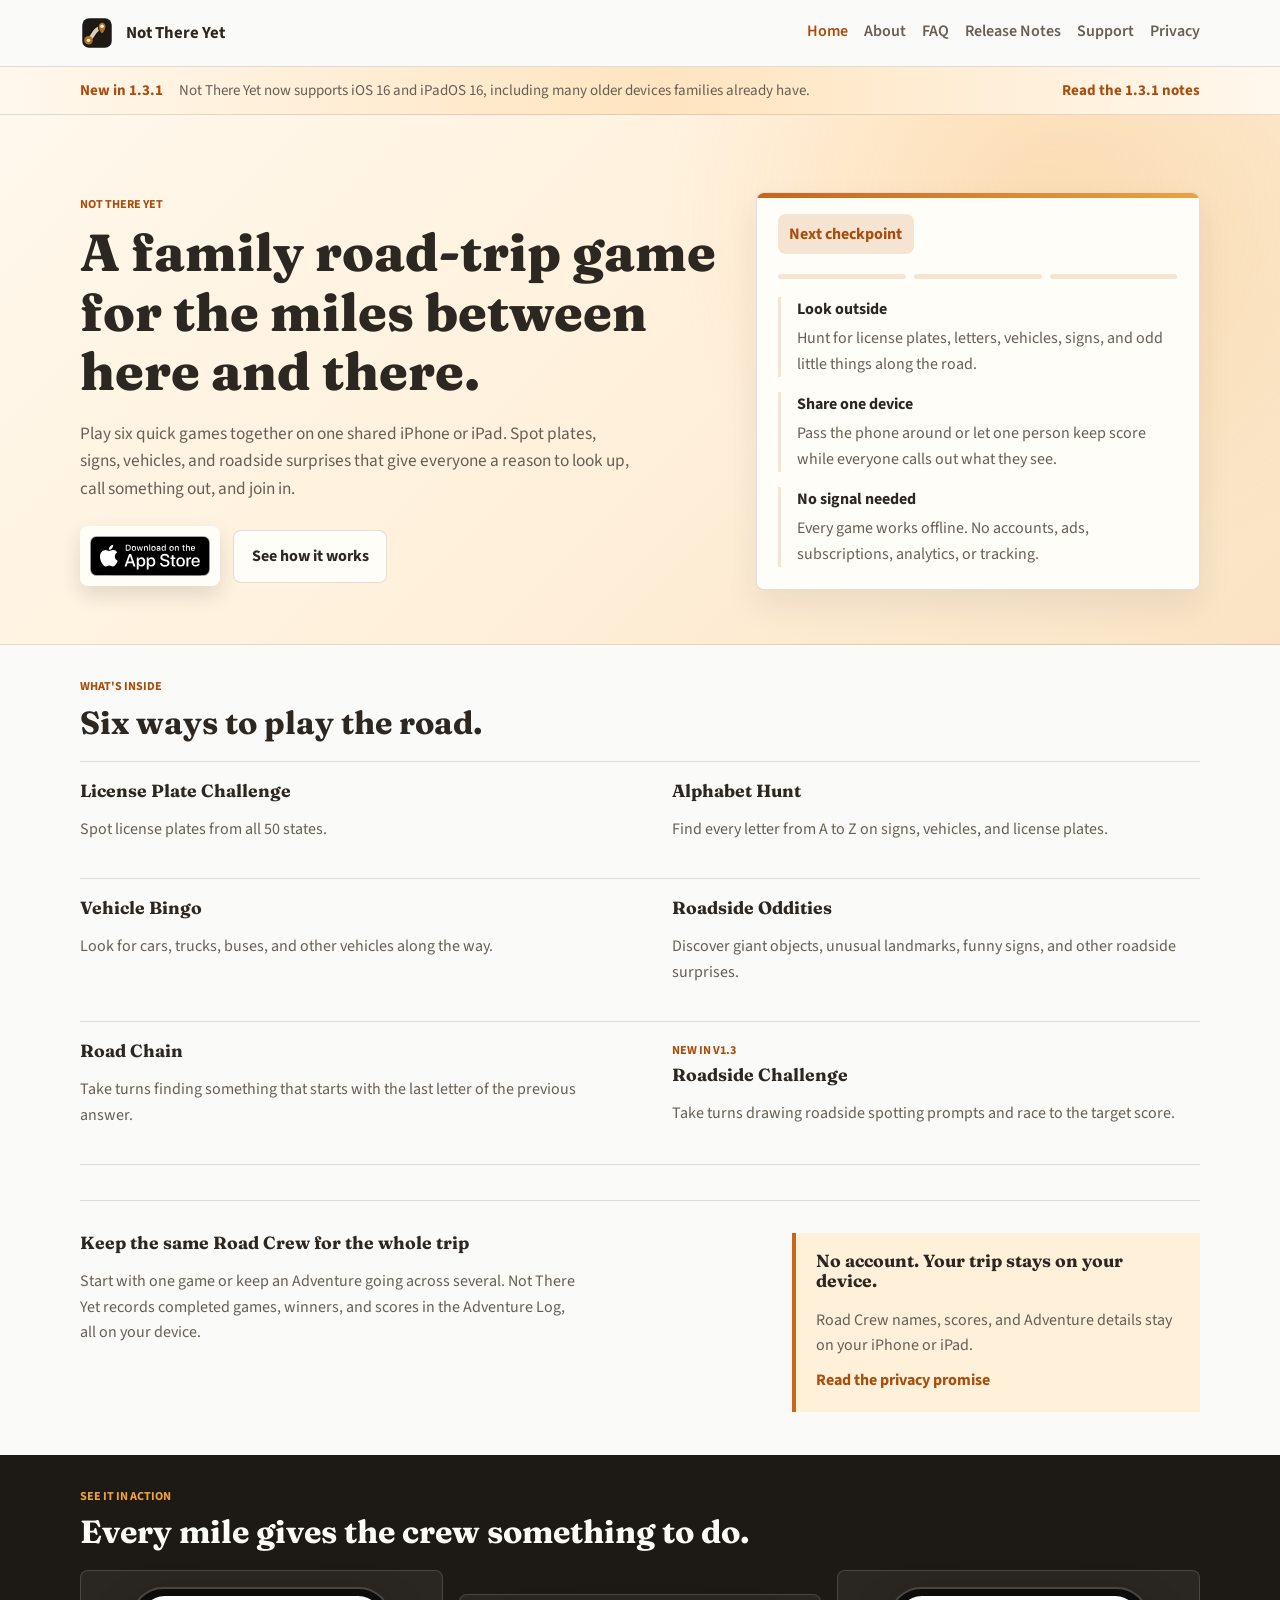
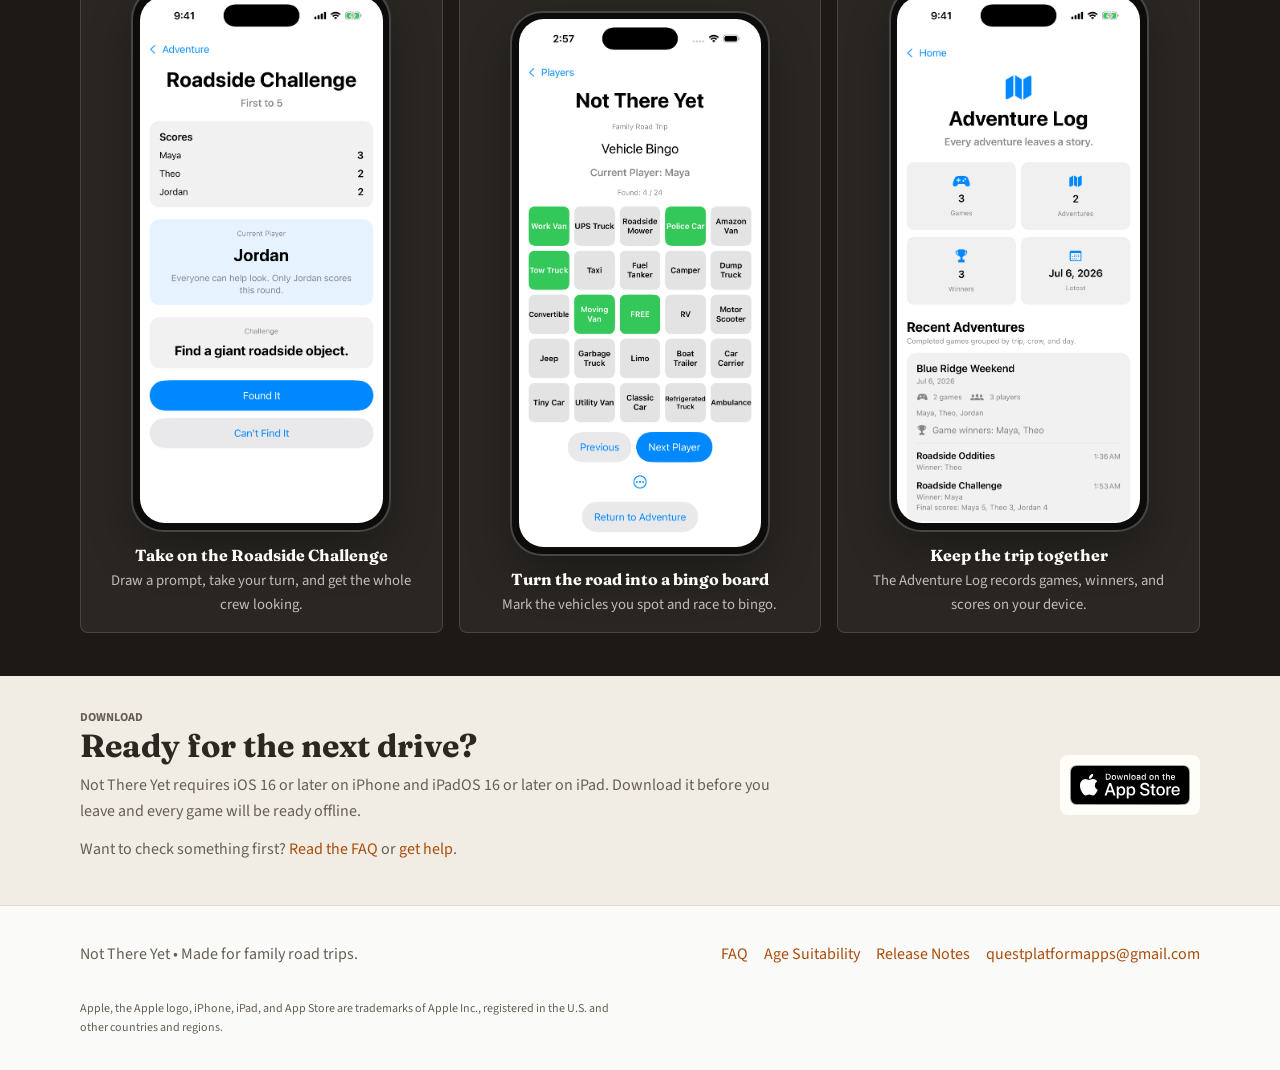
==== index.html @ 5a8ad0cb "Refine website copy, layout, and accessibility" ====
<!doctype html>
<html lang="en">
  <head>
    <meta charset="utf-8" />
    <meta name="viewport" content="width=device-width, initial-scale=1" />
    <meta
      name="description"
      content="Six family road-trip games on one shared iPhone or iPad. Works offline, with no account, ads, subscriptions, analytics, or tracking."
    />
    <meta property="og:type" content="website" />
    <meta property="og:url" content="https://savioronezero.github.io/not-there-yet-site/" />
    <meta property="og:title" content="Not There Yet — Six Family Road-Trip Games" />
    <meta
      property="og:description"
      content="Six family road-trip games on one shared iPhone or iPad. Works offline, with no account, ads, subscriptions, analytics, or tracking."
    />
    <meta
      property="og:image"
      content="https://savioronezero.github.io/not-there-yet-site/assets/screenshots/roadside-challenge.png"
    />
    <meta property="og:image:alt" content="Roadside Challenge in Not There Yet" />
    <title>Not There Yet — Six Family Road-Trip Games</title>
    <link rel="icon" href="assets/not-there-yet-mark.svg" type="image/svg+xml" />
    <link rel="stylesheet" href="styles.css" />
  </head>
  <body>
    <a class="skip-link" href="#main-content">Skip to content</a>

    <header class="site-header">
      <div class="container nav-bar">
        <a class="brand" href="index.html" aria-label="Not There Yet home">
          <img src="assets/not-there-yet-mark.svg" alt="" />
          <span>Not There Yet</span>
        </a>
        <nav class="site-nav" aria-label="Primary">
          <a href="index.html" class="active" aria-current="page">Home</a>
          <a href="about.html">About</a>
          <a href="faq.html">FAQ</a>
          <a class="nav-release" href="release-notes.html">Release Notes</a>
          <a href="support.html">Support</a>
          <a href="privacy.html">Privacy</a>
        </nav>
      </div>
    </header>

    <main id="main-content">
      <aside class="release-callout" aria-label="What's new in version 1.3.1">
        <div class="container release-callout-row">
          <strong>New in 1.3.1</strong>
          <span>
            Not There Yet now supports iOS 16 and iPadOS 16, including many older devices families already have.
          </span>
          <a href="release-notes.html">Read the 1.3.1 notes</a>
        </div>
      </aside>

      <section class="hero">
        <div class="container hero-grid">
          <div class="hero-copy">
            <p class="eyebrow">Not There Yet</p>
            <h1>A family road-trip game for the miles between here and there.</h1>
            <p class="lead">
              Play six quick games together on one shared iPhone or iPad. Spot plates, signs, vehicles, and roadside
              surprises that give everyone a reason to look up, call something out, and join in.
            </p>
            <div class="hero-actions">
              <a
                class="app-store-badge hero-store-badge"
                href="https://apps.apple.com/us/app/not-there-yet/id6781812383"
                aria-label="Download Not There Yet on the App Store"
              >
                <img src="assets/download-on-the-app-store.svg" alt="Download on the App Store" />
              </a>
              <a class="button secondary" href="about.html">See how it works</a>
            </div>
          </div>
          <div class="hero-card trip-card" aria-label="Not There Yet game overview">
            <div class="card-pill">Next checkpoint</div>
            <div class="route-line" aria-hidden="true">
              <span></span>
              <span></span>
              <span></span>
            </div>
            <ul class="feature-list">
              <li>
                <strong>Look outside</strong>
                <span>Hunt for license plates, letters, vehicles, signs, and odd little things along the road.</span>
              </li>
              <li>
                <strong>Share one device</strong>
                <span>Pass the phone around or let one person keep score while everyone calls out what they see.</span>
              </li>
              <li>
                <strong>No signal needed</strong>
                <span>Every game works offline. No accounts, ads, subscriptions, analytics, or tracking.</span>
              </li>
            </ul>
          </div>
        </div>
      </section>

      <section class="section">
        <div class="container">
          <div class="section-heading">
            <p class="eyebrow">What's inside</p>
            <h2>Six ways to play the road.</h2>
          </div>
          <div class="card-grid three-up game-grid">
            <article class="info-card">
              <h3>License Plate Challenge</h3>
              <p>Spot license plates from all 50 states.</p>
            </article>
            <article class="info-card">
              <h3>Alphabet Hunt</h3>
              <p>Find every letter from A to Z on signs, vehicles, and license plates.</p>
            </article>
            <article class="info-card">
              <h3>Vehicle Bingo</h3>
              <p>Look for cars, trucks, buses, and other vehicles along the way.</p>
            </article>
            <article class="info-card">
              <h3>Roadside Oddities</h3>
              <p>Discover giant objects, unusual landmarks, funny signs, and other roadside surprises.</p>
            </article>
            <article class="info-card">
              <h3>Road Chain</h3>
              <p>Take turns finding something that starts with the last letter of the previous answer.</p>
            </article>
            <article class="info-card challenge-card">
              <p class="card-kicker">New in v1.3</p>
              <h3>Roadside Challenge</h3>
              <p>Take turns drawing roadside spotting prompts and race to the target score.</p>
            </article>
          </div>
          <div class="supporting-grid">
            <article class="story-block">
              <h3>Keep the same Road Crew for the whole trip</h3>
              <p>
                Start with one game or keep an Adventure going across several. Not There Yet records completed games,
                winners, and scores in the Adventure Log, all on your device.
              </p>
            </article>
            <article class="privacy-promise">
              <h3>No account. Your trip stays on your device.</h3>
              <p>Road Crew names, scores, and Adventure details stay on your iPhone or iPad.</p>
              <a href="privacy.html">Read the privacy promise</a>
            </article>
          </div>
        </div>
      </section>

      <section class="section screenshot-section" aria-labelledby="screenshots-heading">
        <div class="container">
          <div class="section-heading screenshot-heading">
            <p class="eyebrow">See it in action</p>
            <h2 id="screenshots-heading">Every mile gives the crew something to do.</h2>
          </div>
          <div class="screenshot-grid">
            <figure class="screenshot-card">
              <div class="device-frame">
                <img
                  src="assets/screenshots/roadside-challenge.png"
                  alt="Roadside Challenge gameplay showing a prompt, current player, and scores"
                  loading="lazy"
                />
              </div>
              <figcaption>
                <strong>Take on the Roadside Challenge</strong>
                <span>Draw a prompt, take your turn, and get the whole crew looking.</span>
              </figcaption>
            </figure>
            <figure class="screenshot-card">
              <div class="device-frame">
                <img
                  src="assets/screenshots/vehicle-bingo.png"
                  alt="Vehicle Bingo gameplay showing a grid of vehicles spotted during an Adventure"
                  loading="lazy"
                />
              </div>
              <figcaption>
                <strong>Turn the road into a bingo board</strong>
                <span>Mark the vehicles you spot and race to bingo.</span>
              </figcaption>
            </figure>
            <figure class="screenshot-card">
              <div class="device-frame">
                <img
                  src="assets/screenshots/adventure-log.png"
                  alt="Adventure Log showing completed road-trip games, winners, and scores"
                  loading="lazy"
                />
              </div>
              <figcaption>
                <strong>Keep the trip together</strong>
                <span>The Adventure Log records games, winners, and scores on your device.</span>
              </figcaption>
            </figure>
          </div>
        </div>
      </section>

      <section id="app-store" class="section alt-section">
        <div class="container closing-section">
          <div>
            <p class="eyebrow">Download</p>
            <h2>Ready for the next drive?</h2>
            <p>
              Not There Yet requires iOS 16 or later on iPhone and iPadOS 16 or later on iPad. Download it before you
              leave and every game will be ready offline.
            </p>
            <p class="closing-help">Want to check something first? <a href="faq.html">Read the FAQ</a> or <a href="support.html">get help</a>.</p>
          </div>
          <a
            class="app-store-badge closing-store-badge"
            href="https://apps.apple.com/us/app/not-there-yet/id6781812383"
            aria-label="Download Not There Yet on the App Store"
          >
            <img src="assets/download-on-the-app-store.svg" alt="Download on the App Store" />
          </a>
        </div>
      </section>
    </main>

    <footer class="site-footer">
      <div class="container footer-row">
        <p>Not There Yet • Made for family road trips.</p>
        <div class="footer-links">
          <a href="faq.html">FAQ</a>
          <a href="age-suitability.html">Age Suitability</a>
          <a href="release-notes.html">Release Notes</a>
          <a href="mailto:questplatformapps@gmail.com">questplatformapps@gmail.com</a>
        </div>
        <p class="legal-note">
          Apple, the Apple logo, iPhone, iPad, and App Store are trademarks of Apple Inc., registered in the U.S. and
          other countries and regions.
        </p>
      </div>
    </footer>
  </body>
</html>
---- styles.css ----
@font-face {
  font-family: "Fraunces";
  src: url("assets/fonts/fraunces-700.ttf") format("truetype");
  font-weight: 700;
  font-style: normal;
  font-display: swap;
}

@font-face {
  font-family: "Fraunces";
  src: url("assets/fonts/fraunces-800.ttf") format("truetype");
  font-weight: 800;
  font-style: normal;
  font-display: swap;
}

@font-face {
  font-family: "Source Sans 3";
  src: url("assets/fonts/source-sans-3-400.ttf") format("truetype");
  font-weight: 400;
  font-style: normal;
  font-display: swap;
}

@font-face {
  font-family: "Source Sans 3";
  src: url("assets/fonts/source-sans-3-600.ttf") format("truetype");
  font-weight: 600;
  font-style: normal;
  font-display: swap;
}

@font-face {
  font-family: "Source Sans 3";
  src: url("assets/fonts/source-sans-3-700.ttf") format("truetype");
  font-weight: 700;
  font-style: normal;
  font-display: swap;
}

:root {
  --bg: #fafaf8;
  --surface: #fffdf8;
  --surface-alt: #f2ede4;
  --surface-warm: #fff0da;
  --text: #2c2721;
  --muted: #665f55;
  --deep: #1d1a16;
  --accent: #c8661a;
  --accent-strong: #a94d0d;
  --accent-deep: #843807;
  --accent-light: #eea23d;
  --accent-soft: rgba(200, 102, 26, 0.17);
  --border: rgba(44, 39, 33, 0.14);
  --shadow: 0 16px 34px rgba(44, 39, 33, 0.08);
  --radius: 8px;
}

* {
  box-sizing: border-box;
}

html {
  scroll-behavior: smooth;
}

body {
  margin: 0;
  font-family: "Source Sans 3", sans-serif;
  color: var(--text);
  background: var(--bg);
  line-height: 1.6;
}

a {
  color: var(--accent-strong);
  text-decoration: none;
}

a:hover,
a:focus-visible {
  text-decoration: underline;
}

:focus-visible {
  outline: 3px solid var(--accent-deep);
  outline-offset: 3px;
}

img {
  max-width: 100%;
  display: block;
}

.skip-link {
  position: absolute;
  left: -9999px;
  top: 0;
  background: var(--text);
  color: var(--bg);
  padding: 0.75rem 1rem;
  z-index: 100;
}

.skip-link:focus {
  left: 1rem;
  top: 1rem;
}

.container {
  width: min(1120px, calc(100% - 2rem));
  margin: 0 auto;
}

.site-header {
  position: sticky;
  top: 0;
  z-index: 10;
  backdrop-filter: blur(16px);
  background: rgba(250, 250, 248, 0.9);
  border-bottom: 1px solid var(--border);
}

.nav-bar {
  display: flex;
  justify-content: space-between;
  align-items: center;
  padding: 1rem 0;
  gap: 1rem;
}

.brand {
  display: inline-flex;
  align-items: center;
  gap: 0.75rem;
  font-weight: 700;
  font-size: 1.05rem;
  color: var(--text);
  text-decoration: none;
}

.brand img {
  width: 34px;
  height: 34px;
}

.site-nav {
  display: flex;
  flex-wrap: wrap;
  gap: 0.75rem 1rem;
}

.site-nav a {
  display: inline-flex;
  align-items: center;
  min-height: 24px;
  color: var(--muted);
  font-weight: 600;
  padding-bottom: 0.18rem;
}

.site-nav a.active,
.site-nav a:hover,
.site-nav a:focus-visible {
  color: var(--accent-strong);
  text-decoration: none;
}

.hero {
  padding: 4.8rem 0 3.4rem;
  overflow: hidden;
  background:
    radial-gradient(circle at 82% 18%, rgba(244, 163, 64, 0.24), transparent 34%),
    linear-gradient(135deg, #fff8ec 0%, var(--surface-warm) 54%, #f9e3c4 100%);
  border-bottom: 1px solid var(--border);
}

.release-callout {
  border-bottom: 1px solid var(--border);
  background: linear-gradient(90deg, #fff8ed, #ffe4bf 52%, #fff8ed);
}

.release-callout-row {
  display: flex;
  align-items: center;
  gap: 0.7rem 1rem;
  padding-top: 0.72rem;
  padding-bottom: 0.72rem;
  font-size: 0.94rem;
}

.release-callout-row strong {
  flex: 0 0 auto;
  color: var(--accent-strong);
}

.release-callout-row span {
  flex: 1;
  color: var(--muted);
}

.release-callout-row a {
  flex: 0 0 auto;
  font-weight: 700;
}

.hero-grid {
  display: grid;
  grid-template-columns: minmax(0, 1.18fr) minmax(320px, 0.82fr);
  gap: 2.25rem;
  align-items: center;
}

.hero-copy {
  max-width: 680px;
}

.eyebrow {
  margin: 0 0 0.5rem;
  color: var(--accent-strong);
  text-transform: uppercase;
  letter-spacing: 0;
  font-size: 0.76rem;
  font-weight: 700;
}

h1,
h2,
h3 {
  font-family: "Fraunces", serif;
  line-height: 1.15;
  margin: 0 0 0.75rem;
}

h1 {
  font-size: 3.25rem;
  font-weight: 800;
  letter-spacing: 0;
}

h2 {
  font-size: 2rem;
  font-weight: 700;
  letter-spacing: 0;
}

h3 {
  font-size: 1.1rem;
  font-weight: 700;
}

.lead,
.page-card p,
.document-section p,
.info-card p,
.faq-list p,
.feature-list span {
  color: var(--muted);
  font-size: 1rem;
}

.lead {
  max-width: 62ch;
  font-size: 1.08rem;
}

.hero-actions {
  display: flex;
  flex-wrap: wrap;
  align-items: center;
  gap: 0.85rem;
  margin-top: 1.5rem;
}

.app-store-badge {
  display: inline-block;
  padding: 10px;
  line-height: 0;
}

.app-store-badge img {
  width: auto;
  height: 40px;
}

.app-store-badge:hover,
.app-store-badge:focus-visible {
  text-decoration: none;
}

.hero-store-badge {
  border-radius: var(--radius);
  background: var(--surface);
  box-shadow: 0 9px 20px rgba(44, 39, 33, 0.14);
}

.button {
  display: inline-flex;
  align-items: center;
  justify-content: center;
  padding: 0.8rem 1.1rem;
  border-radius: var(--radius);
  font-weight: 700;
  border: 1px solid transparent;
  transition: transform 160ms ease, border-color 160ms ease, background-color 160ms ease;
}

.button:hover,
.button:focus-visible {
  transform: translateY(-1px);
  text-decoration: none;
}

.button.primary {
  background: linear-gradient(135deg, var(--accent-strong), var(--accent-deep));
  color: var(--surface);
  border-color: var(--accent-strong);
  box-shadow: 0 9px 20px rgba(169, 77, 13, 0.2);
}

.button.secondary {
  background: var(--surface);
  color: var(--text);
  border-color: var(--border);
}

.button.secondary:hover,
.button.secondary:focus-visible {
  border-color: var(--accent);
}

.hero-card,
.page-card,
.info-card {
  background: var(--surface);
  border: 1px solid var(--border);
  border-radius: var(--radius);
  box-shadow: var(--shadow);
}

.hero-card {
  padding: 1.35rem;
}

.trip-card {
  position: relative;
  overflow: hidden;
  background: var(--surface);
}

.trip-card::before {
  content: "";
  position: absolute;
  inset: 0 0 auto;
  height: 0.32rem;
  background: linear-gradient(90deg, var(--accent), #eea23d);
}

.trip-card > * {
  position: relative;
}

.card-pill {
  display: inline-block;
  padding: 0.45rem 0.7rem;
  border-radius: var(--radius);
  background: var(--accent-soft);
  color: var(--accent-strong);
  font-weight: 700;
  margin-bottom: 1rem;
}

.route-line {
  display: grid;
  grid-template-columns: 1fr 1fr 1fr;
  gap: 0.5rem;
  align-items: center;
  margin: 0.2rem 0 1.15rem;
}

.route-line span {
  height: 0.32rem;
  border-radius: var(--radius);
  background: var(--accent-soft);
}

.feature-list {
  display: grid;
  gap: 0.95rem;
  padding: 0;
  margin: 0;
  list-style: none;
}

.feature-list li {
  display: grid;
  gap: 0.2rem;
  padding-left: 1rem;
  border-left: 3px solid var(--accent-soft);
}

.feature-list strong {
  color: var(--text);
}

.section {
  padding: 2rem 0 2.7rem;
}

.alt-section {
  background: var(--surface-alt);
  padding-top: 2rem;
}

.section-heading {
  margin-bottom: 1.2rem;
}

.card-grid {
  display: grid;
  gap: 1rem;
}

.three-up {
  grid-template-columns: repeat(3, minmax(0, 1fr));
}

.two-up {
  grid-template-columns: repeat(2, minmax(0, 1fr));
}

.info-card,
.page-card {
  padding: 1.25rem;
}

.info-card {
  position: relative;
  overflow: hidden;
}

.info-card::before {
  content: "";
  position: absolute;
  inset: 0 0 auto;
  height: 0.28rem;
  background: linear-gradient(90deg, var(--accent), #eea23d);
}

.roadmap-card {
  background: var(--surface);
}

.challenge-card {
  padding-right: 1.25rem;
  background:
    radial-gradient(circle at 92% 18%, var(--accent-soft), transparent 34%),
    var(--surface);
}

.supporting-grid {
  display: grid;
  grid-template-columns: minmax(0, 1.25fr) minmax(280px, 0.75fr);
  gap: 2rem;
  align-items: start;
  margin-top: 2.2rem;
  padding-top: 2rem;
  border-top: 1px solid var(--border);
}

.story-block {
  max-width: 62ch;
}

.story-block p,
.privacy-promise p,
.closing-section p {
  color: var(--muted);
}

.privacy-promise {
  padding: 1.15rem 1.25rem;
  border-left: 4px solid var(--accent);
  background: var(--surface-warm);
}

.privacy-promise p {
  margin-bottom: 0.55rem;
}

.privacy-promise a {
  font-weight: 700;
}

.card-kicker {
  margin: 0 0 0.3rem;
  color: var(--accent-strong) !important;
  font-size: 0.76rem !important;
  font-weight: 700;
  text-transform: uppercase;
}

.screenshot-section {
  overflow: hidden;
  background: var(--deep);
  color: var(--surface);
}

.screenshot-section .eyebrow {
  color: var(--accent-light);
}

.screenshot-heading {
  max-width: 680px;
}

.screenshot-heading p:not(.eyebrow) {
  margin: 0;
  color: rgba(255, 253, 248, 0.72);
}

.game-grid {
  grid-template-columns: repeat(2, minmax(0, 1fr));
  gap: 0;
  border-top: 1px solid var(--border);
}

.game-grid .info-card {
  padding: 1.2rem 0;
  overflow: visible;
  border: 0;
  border-bottom: 1px solid var(--border);
  border-radius: 0;
  background: transparent;
  box-shadow: none;
}

.game-grid .info-card::before {
  display: none;
}

.game-grid .info-card:nth-child(odd) {
  padding-right: 2rem;
}

.game-grid .info-card:nth-child(even) {
  padding-left: 2rem;
}

.screenshot-grid {
  display: grid;
  grid-template-columns: repeat(3, minmax(0, 1fr));
  gap: 1rem;
  align-items: end;
}

.screenshot-card {
  min-width: 0;
  margin: 0;
  padding: 1rem;
  border: 1px solid rgba(255, 253, 248, 0.14);
  border-radius: var(--radius);
  background: rgba(255, 253, 248, 0.06);
}

.device-frame {
  max-width: 260px;
  margin: 0 auto;
  padding: 0.42rem;
  overflow: hidden;
  border: 2px solid rgba(255, 253, 248, 0.24);
  border-radius: 2rem;
  background: #0d0c0b;
  box-shadow: 0 20px 44px rgba(0, 0, 0, 0.3);
}

.device-frame img {
  width: 100%;
  border-radius: 1.55rem;
}

.screenshot-card figcaption {
  display: grid;
  gap: 0.22rem;
  margin-top: 0.9rem;
  text-align: center;
}

.screenshot-card figcaption strong {
  font-family: "Fraunces", serif;
  line-height: 1.2;
}

.screenshot-card figcaption span {
  color: rgba(255, 253, 248, 0.7);
  font-size: 0.92rem;
}

.page-shell {
  padding: 2.4rem 0 3rem;
}

.page-intro {
  position: relative;
  overflow: hidden;
  background:
    radial-gradient(circle at 92% 10%, rgba(244, 163, 64, 0.11), transparent 34%),
    linear-gradient(135deg, #fffdf8, #fff8ed);
}

.page-intro::before {
  content: "";
  position: absolute;
  inset: 0 0 auto;
  height: 0.22rem;
  background: linear-gradient(90deg, var(--accent), #eea23d);
}

.content-stack {
  display: grid;
  gap: 1rem;
  max-width: 880px;
}

.document-section {
  padding: 1.25rem 0.25rem 1.5rem;
  border-top: 1px solid var(--border);
}

.page-intro .button {
  margin-top: 0.45rem;
}

.bullet-list {
  margin: 0;
  padding-left: 1.1rem;
  color: var(--muted);
}

.faq-list {
  display: grid;
  gap: 0.8rem;
}

.faq-list details {
  border: 1px solid var(--border);
  border-radius: var(--radius);
  padding: 0.9rem 1rem;
  background: var(--surface);
}

.faq-list summary {
  cursor: pointer;
  font-weight: 700;
  color: var(--text);
}

.site-footer {
  border-top: 1px solid var(--border);
  padding: 1.2rem 0 2rem;
  color: var(--muted);
}

.footer-row {
  display: flex;
  justify-content: space-between;
  align-items: center;
  gap: 1rem;
  flex-wrap: wrap;
}

.legal-note {
  flex-basis: 100%;
  max-width: 90ch;
  margin: 0;
  font-size: 0.75rem;
}

.footer-links {
  display: flex;
  flex-wrap: wrap;
  gap: 0.8rem 1rem;
}

.release-entry .eyebrow {
  color: var(--accent-strong);
}

.closing-section {
  display: grid;
  grid-template-columns: minmax(0, 1fr) auto;
  gap: 2.5rem;
  align-items: center;
}

.closing-section > div {
  max-width: 700px;
}

.closing-section h2 {
  margin-bottom: 0.55rem;
}

.closing-section p {
  margin: 0;
}

.closing-help {
  margin-top: 0.75rem !important;
}

.closing-store-badge {
  border-radius: var(--radius);
  background: var(--surface);
}

@media (max-width: 860px) {
  .hero-grid,
  .three-up,
  .two-up,
  .screenshot-grid,
  .supporting-grid {
    grid-template-columns: 1fr;
  }

  .hero-grid {
    gap: 1.4rem;
  }

  .challenge-card {
    padding-right: 1.25rem;
  }

  .screenshot-grid {
    max-width: 440px;
    margin: 0 auto;
  }

  .closing-section {
    grid-template-columns: 1fr;
    gap: 1.25rem;
  }
}

@media (max-width: 640px) {
  .container {
    width: min(100% - 1.5rem, 1120px);
  }

  .nav-bar {
    flex-direction: column;
    align-items: flex-start;
    padding: 0.62rem 0 0.68rem;
    gap: 0.5rem;
  }

  .brand {
    font-size: 1rem;
  }

  .brand img {
    width: 32px;
    height: 32px;
  }

  .site-nav {
    gap: 0.38rem 0.7rem;
  }

  .site-nav a {
    font-size: 0.92rem;
    line-height: 1.2;
    min-height: 32px;
    padding: 0.2rem 0;
  }

  .site-nav a.nav-release {
    display: none;
  }

  .release-callout-row {
    display: flex;
    justify-content: space-between;
    gap: 0.75rem;
    padding-top: 0.65rem;
    padding-bottom: 0.65rem;
  }

  .release-callout-row span {
    display: none;
  }

  .release-callout-row a {
    display: inline-flex;
    align-items: center;
    min-height: 32px;
    text-align: right;
  }

  .hero {
    padding: 1.85rem 0 2.15rem;
  }

  .hero-grid {
    gap: 1.15rem;
  }

  .eyebrow {
    font-size: 0.68rem;
    margin-bottom: 0.45rem;
  }

  h1 {
    font-size: 2.5rem;
    line-height: 1.08;
    margin-bottom: 0.9rem;
  }

  h2 {
    font-size: 1.65rem;
  }

  .lead {
    font-size: 1rem;
    line-height: 1.45;
  }

  .hero-actions {
    align-items: flex-start;
    flex-direction: column;
    gap: 0.65rem;
    margin-top: 1.15rem;
  }

  .button {
    min-height: 3.25rem;
    padding: 0.72rem 1rem;
    width: 100%;
  }

  .hero-actions .app-store-badge {
    align-self: center;
  }

  .hero-actions .button {
    width: auto;
    min-height: 2.75rem;
    align-self: center;
  }

  .hero-card {
    padding: 1rem;
  }

  .card-pill {
    margin-bottom: 0.85rem;
    padding: 0.36rem 0.6rem;
  }

  .route-line {
    gap: 0.4rem;
    margin-bottom: 0.9rem;
  }

  .feature-list {
    gap: 0.72rem;
  }

  .feature-list li {
    padding-left: 0.75rem;
  }

  .feature-list span {
    line-height: 1.45;
  }

  .section {
    padding: 1.7rem 0 2rem;
  }

  .game-grid {
    grid-template-columns: 1fr;
  }

  .game-grid .info-card:nth-child(n) {
    padding: 1rem 0;
  }

  .supporting-grid {
    gap: 1.35rem;
    margin-top: 1.6rem;
    padding-top: 1.5rem;
  }

  .privacy-promise {
    padding: 1rem;
  }

  .closing-store-badge {
    justify-self: center;
  }

  .page-shell {
    padding-top: 1.6rem;
  }

  .footer-row {
    align-items: flex-start;
    flex-direction: column;
  }

  .footer-links a {
    display: inline-flex;
    align-items: center;
    min-height: 44px;
  }
}

@media (prefers-reduced-motion: reduce) {
  html {
    scroll-behavior: auto;
  }

  .button {
    transition: none;
  }

  .button:hover,
  .button:focus-visible {
    transform: none;
  }
}
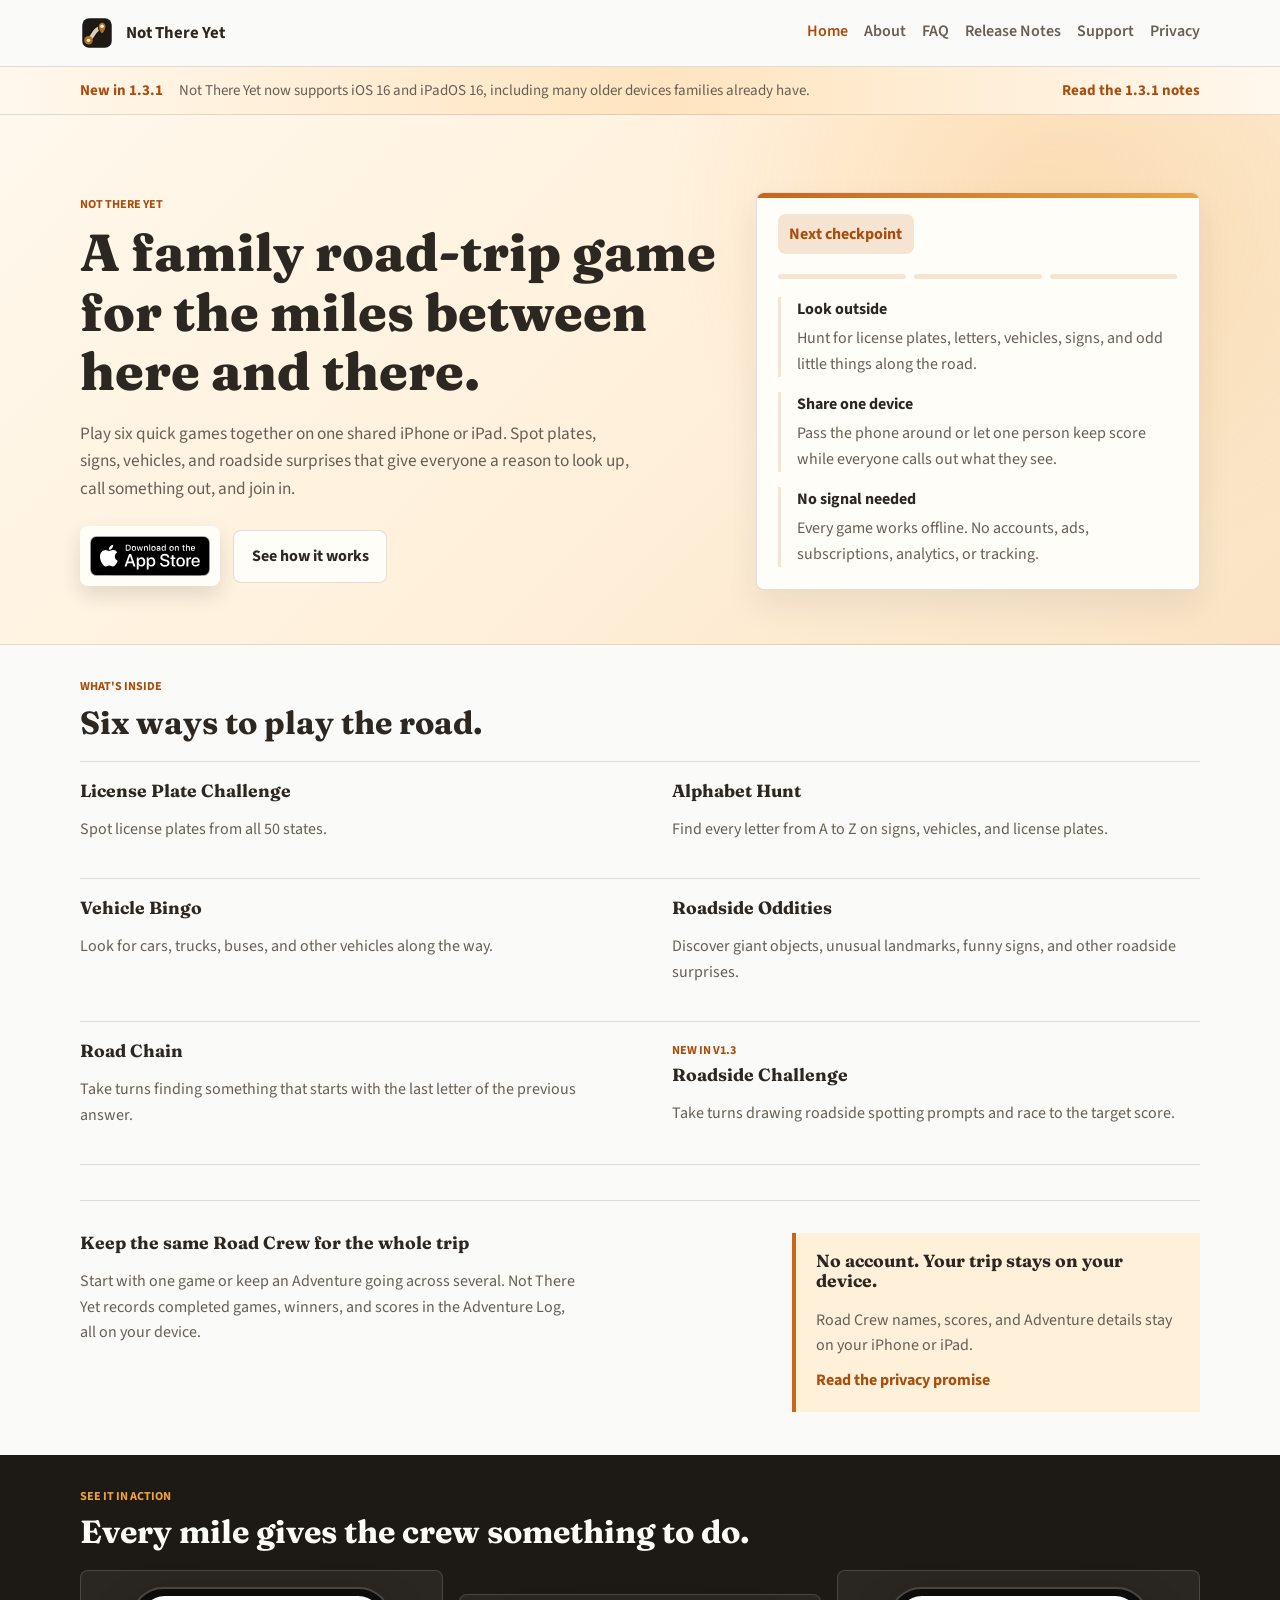
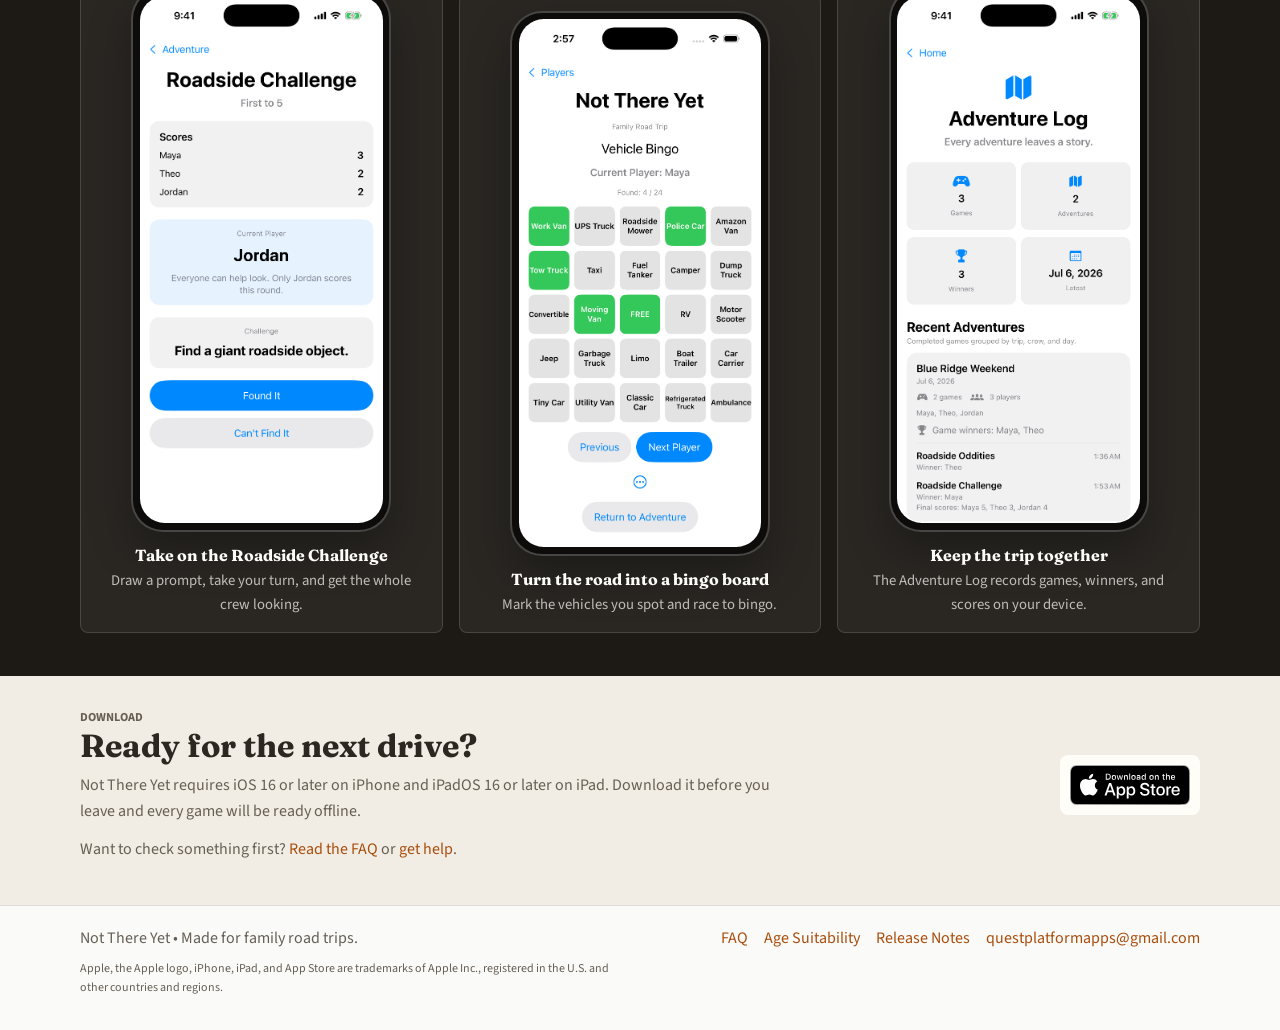
==== commit b1242969: "Add reusable SEO and social metadata" ====
--- a/index.html
+++ b/index.html
@@ -3,23 +3,24 @@
   <head>
     <meta charset="utf-8" />
     <meta name="viewport" content="width=device-width, initial-scale=1" />
-    <meta
-      name="description"
-      content="Six family road-trip games on one shared iPhone or iPad. Works offline, with no account, ads, subscriptions, analytics, or tracking."
-    />
+    <!-- site-metadata:start; generated from site-metadata.json -->
+    <title>Not There Yet. Family Road Trip Game</title>
+    <meta name="description" content="A family road trip game for iPhone and iPad featuring six classic games, offline play, and no accounts, ads, or subscriptions." />
+    <link rel="canonical" href="https://savioronezero.github.io/not-there-yet-site/" />
     <meta property="og:type" content="website" />
+    <meta property="og:site_name" content="Not There Yet" />
+    <meta property="og:title" content="Not There Yet. Family Road Trip Game" />
+    <meta property="og:description" content="A family road trip game for iPhone and iPad featuring six classic games, offline play, and no accounts, ads, or subscriptions." />
     <meta property="og:url" content="https://savioronezero.github.io/not-there-yet-site/" />
-    <meta property="og:title" content="Not There Yet — Six Family Road-Trip Games" />
-    <meta
-      property="og:description"
-      content="Six family road-trip games on one shared iPhone or iPad. Works offline, with no account, ads, subscriptions, analytics, or tracking."
-    />
-    <meta
-      property="og:image"
-      content="https://savioronezero.github.io/not-there-yet-site/assets/screenshots/roadside-challenge.png"
-    />
-    <meta property="og:image:alt" content="Roadside Challenge in Not There Yet" />
-    <title>Not There Yet — Six Family Road-Trip Games</title>
+    <meta property="og:image" content="https://savioronezero.github.io/not-there-yet-site/assets/not-there-yet-social-preview.png" />
+    <meta property="og:image:alt" content="Not There Yet family road trip game for iPhone and iPad" />
+    <meta name="twitter:card" content="summary_large_image" />
+    <meta name="twitter:title" content="Not There Yet. Family Road Trip Game" />
+    <meta name="twitter:description" content="A family road trip game for iPhone and iPad featuring six classic games, offline play, and no accounts, ads, or subscriptions." />
+    <meta name="twitter:image" content="https://savioronezero.github.io/not-there-yet-site/assets/not-there-yet-social-preview.png" />
+    <meta name="twitter:image:alt" content="Not There Yet family road trip game for iPhone and iPad" />
+    <!-- site-metadata:end -->
+
     <link rel="icon" href="assets/not-there-yet-mark.svg" type="image/svg+xml" />
     <link rel="stylesheet" href="styles.css" />
   </head>
--- a/styles.css
+++ b/styles.css
@@ -665,14 +665,18 @@
   display: flex;
   justify-content: space-between;
   align-items: center;
-  gap: 1rem;
+  column-gap: 1rem;
+  row-gap: 0.5rem;
   flex-wrap: wrap;
+}
+
+.footer-row > p {
+  margin: 0;
 }
 
 .legal-note {
   flex-basis: 100%;
   max-width: 90ch;
-  margin: 0;
   font-size: 0.75rem;
 }
 
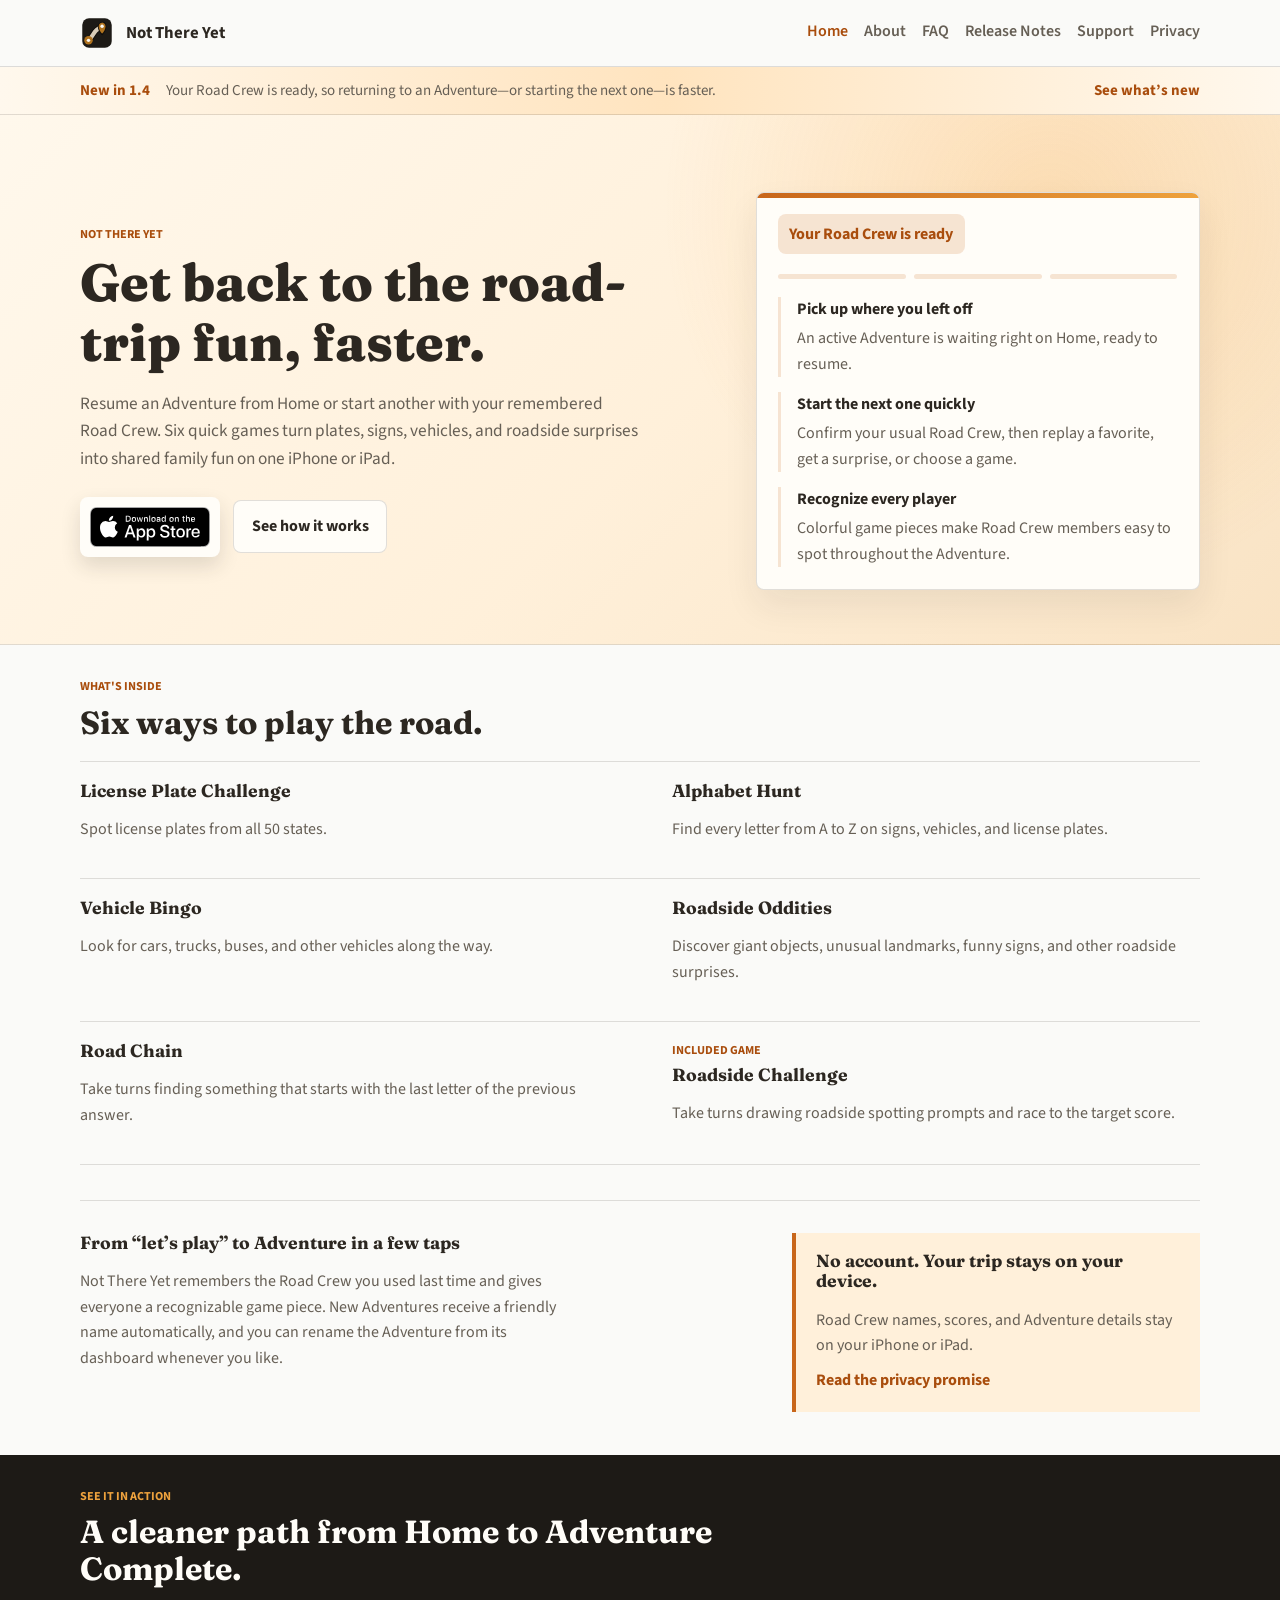
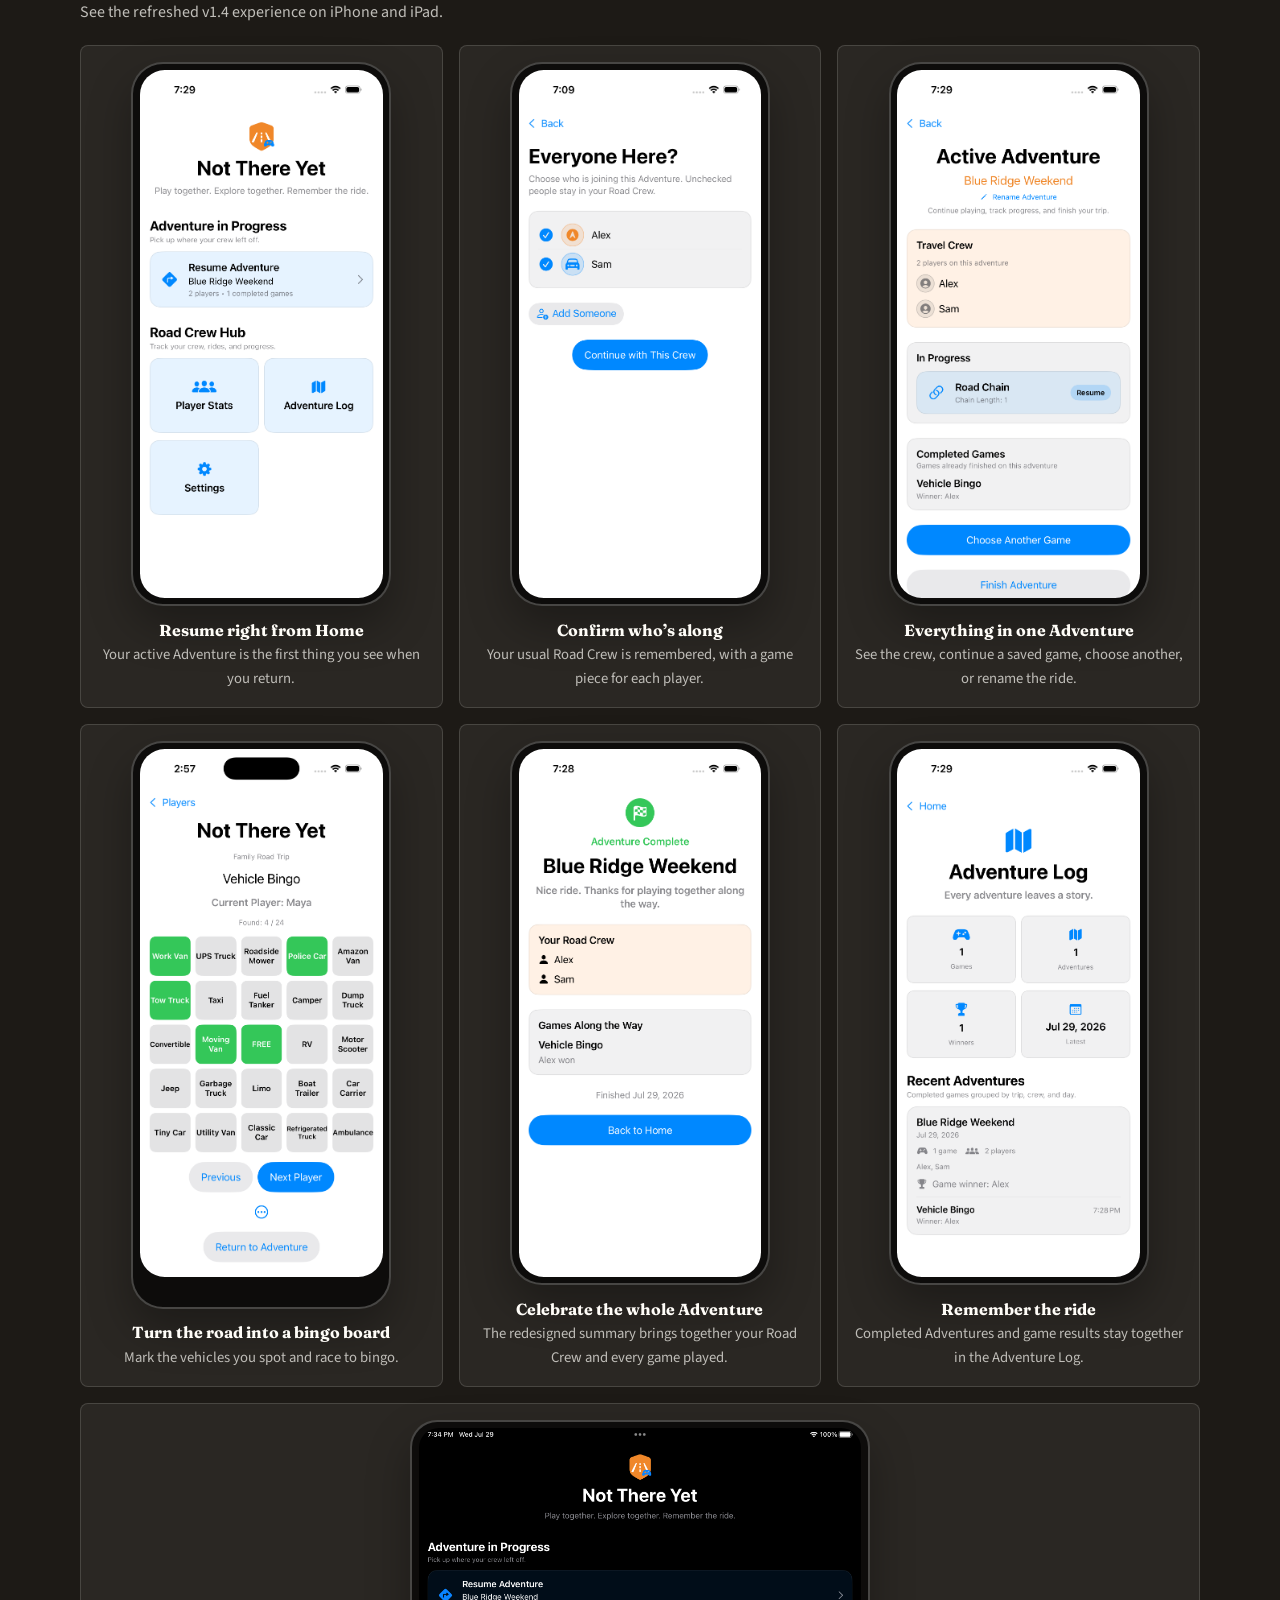
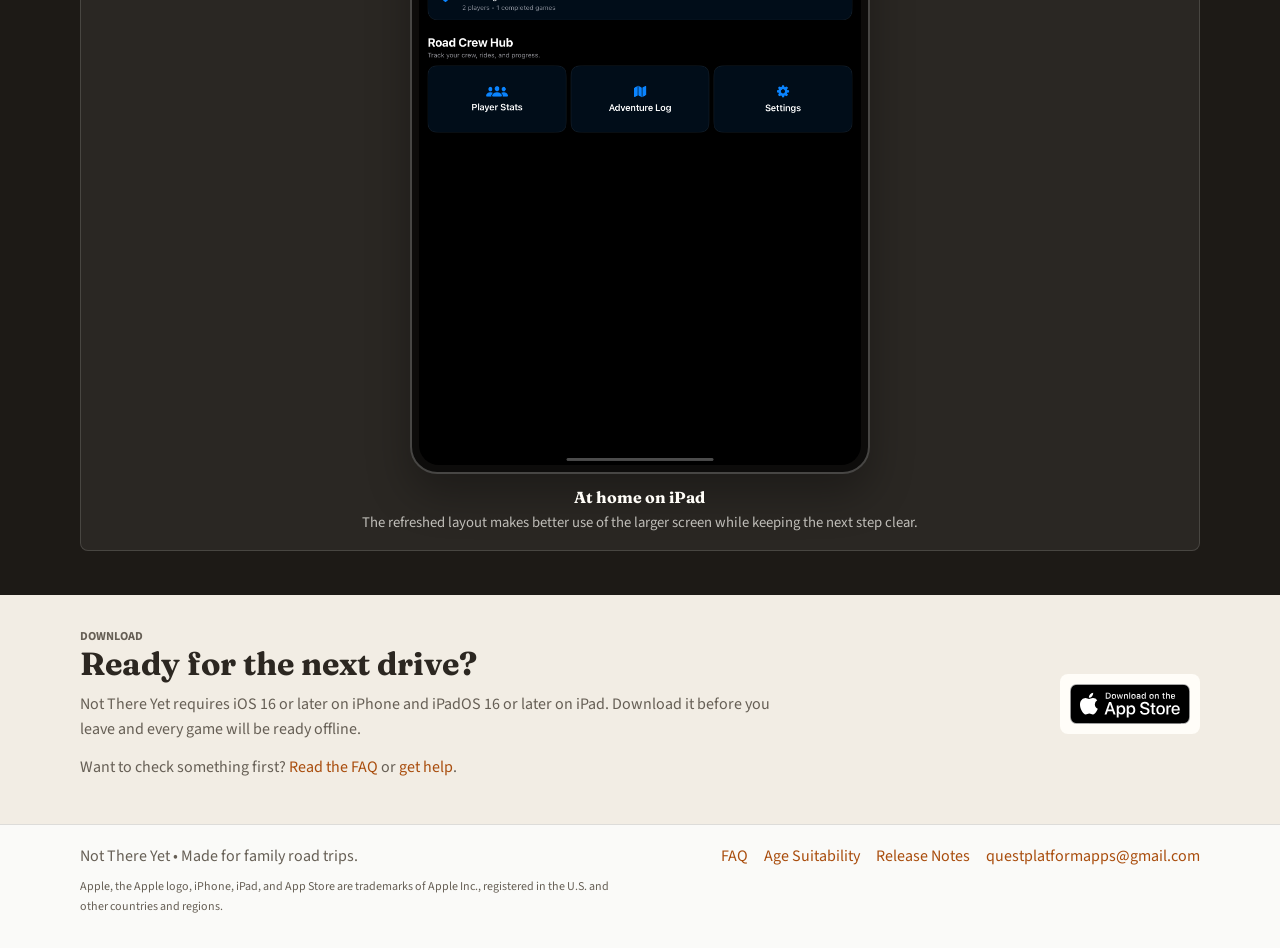
==== commit e9baf7de: "Update website for Not There Yet v1.4" ====
--- a/index.html
+++ b/index.html
@@ -5,20 +5,20 @@
     <meta name="viewport" content="width=device-width, initial-scale=1" />
     <!-- site-metadata:start; generated from site-metadata.json -->
     <title>Not There Yet. Family Road Trip Game</title>
-    <meta name="description" content="A family road trip game for iPhone and iPad featuring six classic games, offline play, and no accounts, ads, or subscriptions." />
+    <meta name="description" content="Resume an Adventure or start another with your remembered Road Crew in this shared-device family road trip game for iPhone and iPad." />
     <link rel="canonical" href="https://savioronezero.github.io/not-there-yet-site/" />
     <meta property="og:type" content="website" />
     <meta property="og:site_name" content="Not There Yet" />
     <meta property="og:title" content="Not There Yet. Family Road Trip Game" />
-    <meta property="og:description" content="A family road trip game for iPhone and iPad featuring six classic games, offline play, and no accounts, ads, or subscriptions." />
+    <meta property="og:description" content="Resume an Adventure or start another with your remembered Road Crew in this shared-device family road trip game for iPhone and iPad." />
     <meta property="og:url" content="https://savioronezero.github.io/not-there-yet-site/" />
-    <meta property="og:image" content="https://savioronezero.github.io/not-there-yet-site/assets/not-there-yet-social-preview.png" />
-    <meta property="og:image:alt" content="Not There Yet family road trip game for iPhone and iPad" />
+    <meta property="og:image" content="https://savioronezero.github.io/not-there-yet-site/assets/not-there-yet-social-preview.png?v=3" />
+    <meta property="og:image:alt" content="Not There Yet v1.4 family road trip game showing Road Crew members and a Resume Adventure screen" />
     <meta name="twitter:card" content="summary_large_image" />
     <meta name="twitter:title" content="Not There Yet. Family Road Trip Game" />
-    <meta name="twitter:description" content="A family road trip game for iPhone and iPad featuring six classic games, offline play, and no accounts, ads, or subscriptions." />
-    <meta name="twitter:image" content="https://savioronezero.github.io/not-there-yet-site/assets/not-there-yet-social-preview.png" />
-    <meta name="twitter:image:alt" content="Not There Yet family road trip game for iPhone and iPad" />
+    <meta name="twitter:description" content="Resume an Adventure or start another with your remembered Road Crew in this shared-device family road trip game for iPhone and iPad." />
+    <meta name="twitter:image" content="https://savioronezero.github.io/not-there-yet-site/assets/not-there-yet-social-preview.png?v=3" />
+    <meta name="twitter:image:alt" content="Not There Yet v1.4 family road trip game showing Road Crew members and a Resume Adventure screen" />
     <!-- site-metadata:end -->
 
     <link rel="icon" href="assets/not-there-yet-mark.svg" type="image/svg+xml" />
@@ -45,13 +45,13 @@
     </header>
 
     <main id="main-content">
-      <aside class="release-callout" aria-label="What's new in version 1.3.1">
+      <aside class="release-callout" aria-label="What's new in version 1.4">
         <div class="container release-callout-row">
-          <strong>New in 1.3.1</strong>
+          <strong>New in 1.4</strong>
           <span>
-            Not There Yet now supports iOS 16 and iPadOS 16, including many older devices families already have.
+            Your Road Crew is ready, so returning to an Adventure—or starting the next one—is faster.
           </span>
-          <a href="release-notes.html">Read the 1.3.1 notes</a>
+          <a href="release-notes.html">See what’s new</a>
         </div>
       </aside>
 
@@ -59,10 +59,10 @@
         <div class="container hero-grid">
           <div class="hero-copy">
             <p class="eyebrow">Not There Yet</p>
-            <h1>A family road-trip game for the miles between here and there.</h1>
+            <h1>Get back to the road-trip fun, faster.</h1>
             <p class="lead">
-              Play six quick games together on one shared iPhone or iPad. Spot plates, signs, vehicles, and roadside
-              surprises that give everyone a reason to look up, call something out, and join in.
+              Resume an Adventure from Home or start another with your remembered Road Crew. Six quick games turn
+              plates, signs, vehicles, and roadside surprises into shared family fun on one iPhone or iPad.
             </p>
             <div class="hero-actions">
               <a
@@ -75,8 +75,8 @@
               <a class="button secondary" href="about.html">See how it works</a>
             </div>
           </div>
-          <div class="hero-card trip-card" aria-label="Not There Yet game overview">
-            <div class="card-pill">Next checkpoint</div>
+          <div class="hero-card trip-card" aria-label="Not There Yet version 1.4 overview">
+            <div class="card-pill">Your Road Crew is ready</div>
             <div class="route-line" aria-hidden="true">
               <span></span>
               <span></span>
@@ -84,16 +84,16 @@
             </div>
             <ul class="feature-list">
               <li>
-                <strong>Look outside</strong>
-                <span>Hunt for license plates, letters, vehicles, signs, and odd little things along the road.</span>
+                <strong>Pick up where you left off</strong>
+                <span>An active Adventure is waiting right on Home, ready to resume.</span>
               </li>
               <li>
-                <strong>Share one device</strong>
-                <span>Pass the phone around or let one person keep score while everyone calls out what they see.</span>
+                <strong>Start the next one quickly</strong>
+                <span>Confirm your usual Road Crew, then replay a favorite, get a surprise, or choose a game.</span>
               </li>
               <li>
-                <strong>No signal needed</strong>
-                <span>Every game works offline. No accounts, ads, subscriptions, analytics, or tracking.</span>
+                <strong>Recognize every player</strong>
+                <span>Colorful game pieces make Road Crew members easy to spot throughout the Adventure.</span>
               </li>
             </ul>
           </div>
@@ -128,17 +128,18 @@
               <p>Take turns finding something that starts with the last letter of the previous answer.</p>
             </article>
             <article class="info-card challenge-card">
-              <p class="card-kicker">New in v1.3</p>
+              <p class="card-kicker">Included game</p>
               <h3>Roadside Challenge</h3>
               <p>Take turns drawing roadside spotting prompts and race to the target score.</p>
             </article>
           </div>
           <div class="supporting-grid">
             <article class="story-block">
-              <h3>Keep the same Road Crew for the whole trip</h3>
+              <h3>From “let’s play” to Adventure in a few taps</h3>
               <p>
-                Start with one game or keep an Adventure going across several. Not There Yet records completed games,
-                winners, and scores in the Adventure Log, all on your device.
+                Not There Yet remembers the Road Crew you used last time and gives everyone a recognizable game
+                piece. New Adventures receive a friendly name automatically, and you can rename the Adventure from
+                its dashboard whenever you like.
               </p>
             </article>
             <article class="privacy-promise">
@@ -154,27 +155,54 @@
         <div class="container">
           <div class="section-heading screenshot-heading">
             <p class="eyebrow">See it in action</p>
-            <h2 id="screenshots-heading">Every mile gives the crew something to do.</h2>
-          </div>
-          <div class="screenshot-grid">
-            <figure class="screenshot-card">
-              <div class="device-frame">
-                <img
-                  src="assets/screenshots/roadside-challenge.png"
-                  alt="Roadside Challenge gameplay showing a prompt, current player, and scores"
-                  loading="lazy"
-                />
-              </div>
-              <figcaption>
-                <strong>Take on the Roadside Challenge</strong>
-                <span>Draw a prompt, take your turn, and get the whole crew looking.</span>
+            <h2 id="screenshots-heading">A cleaner path from Home to Adventure Complete.</h2>
+            <p>See the refreshed v1.4 experience on iPhone and iPad.</p>
+          </div>
+          <div class="screenshot-grid screenshot-grid-v14">
+            <figure class="screenshot-card screenshot-featured">
+              <div class="device-frame">
+                <img
+                  src="assets/screenshots/v14-home-resume.png"
+                  alt="Not There Yet Home screen with a prominent Resume Adventure card"
+                  loading="lazy"
+                />
+              </div>
+              <figcaption>
+                <strong>Resume right from Home</strong>
+                <span>Your active Adventure is the first thing you see when you return.</span>
+              </figcaption>
+            </figure>
+            <figure class="screenshot-card">
+              <div class="device-frame">
+                <img
+                  src="assets/screenshots/v14-road-crew-confirmation.png"
+                  alt="Road Crew confirmation screen showing selected players with colorful game pieces"
+                  loading="lazy"
+                />
+              </div>
+              <figcaption>
+                <strong>Confirm who’s along</strong>
+                <span>Your usual Road Crew is remembered, with a game piece for each player.</span>
+              </figcaption>
+            </figure>
+            <figure class="screenshot-card">
+              <div class="device-frame">
+                <img
+                  src="assets/screenshots/v14-adventure-dashboard.png"
+                  alt="Adventure Dashboard for Blue Ridge Weekend showing the Road Crew and games"
+                  loading="lazy"
+                />
+              </div>
+              <figcaption>
+                <strong>Everything in one Adventure</strong>
+                <span>See the crew, continue a saved game, choose another, or rename the ride.</span>
               </figcaption>
             </figure>
             <figure class="screenshot-card">
               <div class="device-frame">
                 <img
                   src="assets/screenshots/vehicle-bingo.png"
-                  alt="Vehicle Bingo gameplay showing a grid of vehicles spotted during an Adventure"
+                  alt="Vehicle Bingo showing a grid of vehicles to spot during an Adventure"
                   loading="lazy"
                 />
               </div>
@@ -186,14 +214,40 @@
             <figure class="screenshot-card">
               <div class="device-frame">
                 <img
-                  src="assets/screenshots/adventure-log.png"
-                  alt="Adventure Log showing completed road-trip games, winners, and scores"
-                  loading="lazy"
-                />
-              </div>
-              <figcaption>
-                <strong>Keep the trip together</strong>
-                <span>The Adventure Log records games, winners, and scores on your device.</span>
+                  src="assets/screenshots/v14-adventure-complete.png"
+                  alt="Adventure Complete summary showing the Road Crew and a completed Vehicle Bingo game"
+                  loading="lazy"
+                />
+              </div>
+              <figcaption>
+                <strong>Celebrate the whole Adventure</strong>
+                <span>The redesigned summary brings together your Road Crew and every game played.</span>
+              </figcaption>
+            </figure>
+            <figure class="screenshot-card">
+              <div class="device-frame">
+                <img
+                  src="assets/screenshots/v14-adventure-log.png"
+                  alt="Adventure Log showing the completed Blue Ridge Weekend Adventure"
+                  loading="lazy"
+                />
+              </div>
+              <figcaption>
+                <strong>Remember the ride</strong>
+                <span>Completed Adventures and game results stay together in the Adventure Log.</span>
+              </figcaption>
+            </figure>
+            <figure class="screenshot-card tablet-card">
+              <div class="device-frame">
+                <img
+                  src="assets/screenshots/v14-ipad-home-resume.png"
+                  alt="Not There Yet v1.4 Home screen on iPad with a Resume Adventure card and larger-screen layout"
+                  loading="lazy"
+                />
+              </div>
+              <figcaption>
+                <strong>At home on iPad</strong>
+                <span>The refreshed layout makes better use of the larger screen while keeping the next step clear.</span>
               </figcaption>
             </figure>
           </div>
--- a/styles.css
+++ b/styles.css
@@ -551,10 +551,12 @@
   display: grid;
   grid-template-columns: repeat(3, minmax(0, 1fr));
   gap: 1rem;
-  align-items: end;
+  align-items: stretch;
 }
 
 .screenshot-card {
+  display: flex;
+  flex-direction: column;
   min-width: 0;
   margin: 0;
   padding: 1rem;
@@ -586,6 +588,23 @@
   text-align: center;
 }
 
+.screenshot-card .device-frame {
+  flex: 1 0 auto;
+}
+
+.screenshot-card.tablet-card {
+  grid-column: 1 / -1;
+}
+
+.tablet-card .device-frame {
+  max-width: 460px;
+  border-radius: 1.7rem;
+}
+
+.tablet-card .device-frame img {
+  border-radius: 1.25rem;
+}
+
 .screenshot-card figcaption strong {
   font-family: "Fraunces", serif;
   line-height: 1.2;
@@ -736,7 +755,8 @@
   }
 
   .screenshot-grid {
-    max-width: 440px;
+    grid-template-columns: repeat(2, minmax(0, 1fr));
+    max-width: 760px;
     margin: 0 auto;
   }
 
@@ -886,6 +906,15 @@
     grid-template-columns: 1fr;
   }
 
+  .screenshot-grid {
+    grid-template-columns: 1fr;
+    max-width: 440px;
+  }
+
+  .screenshot-card.tablet-card {
+    grid-column: auto;
+  }
+
   .game-grid .info-card:nth-child(n) {
     padding: 1rem 0;
   }
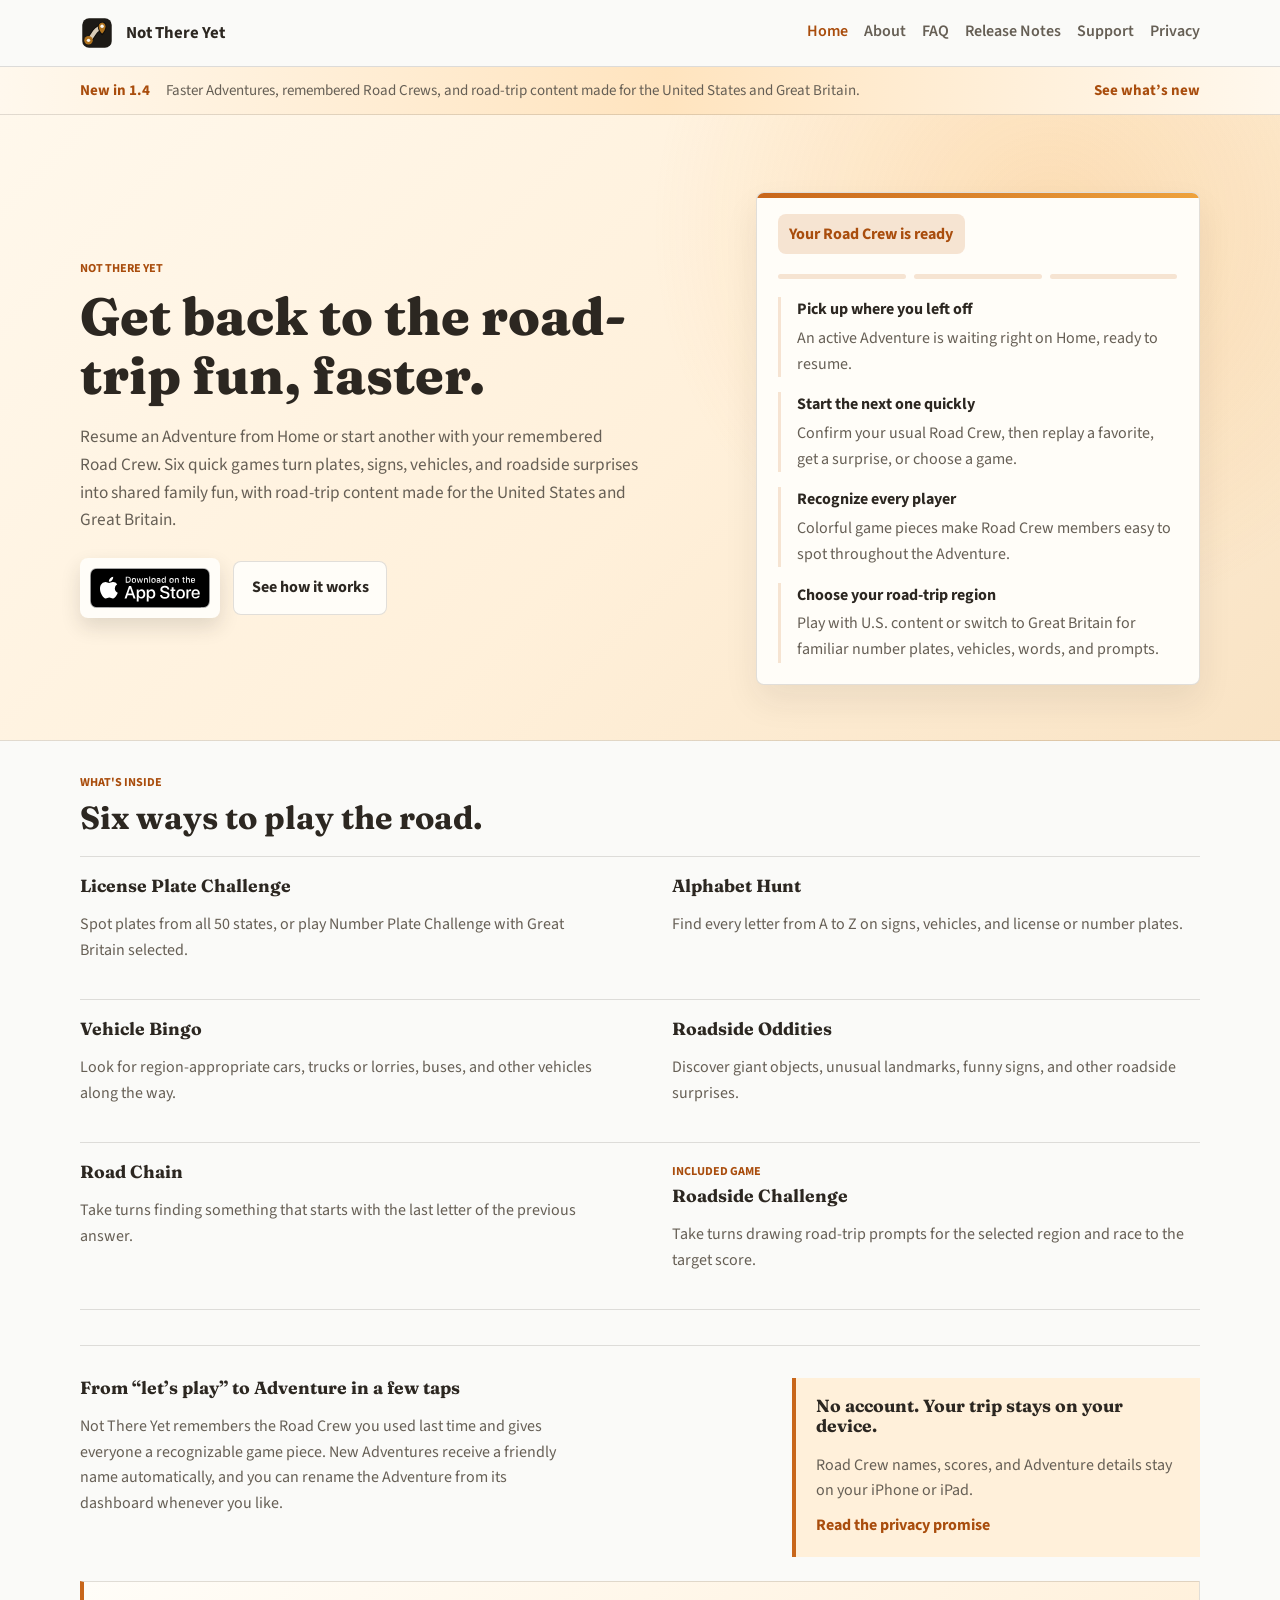
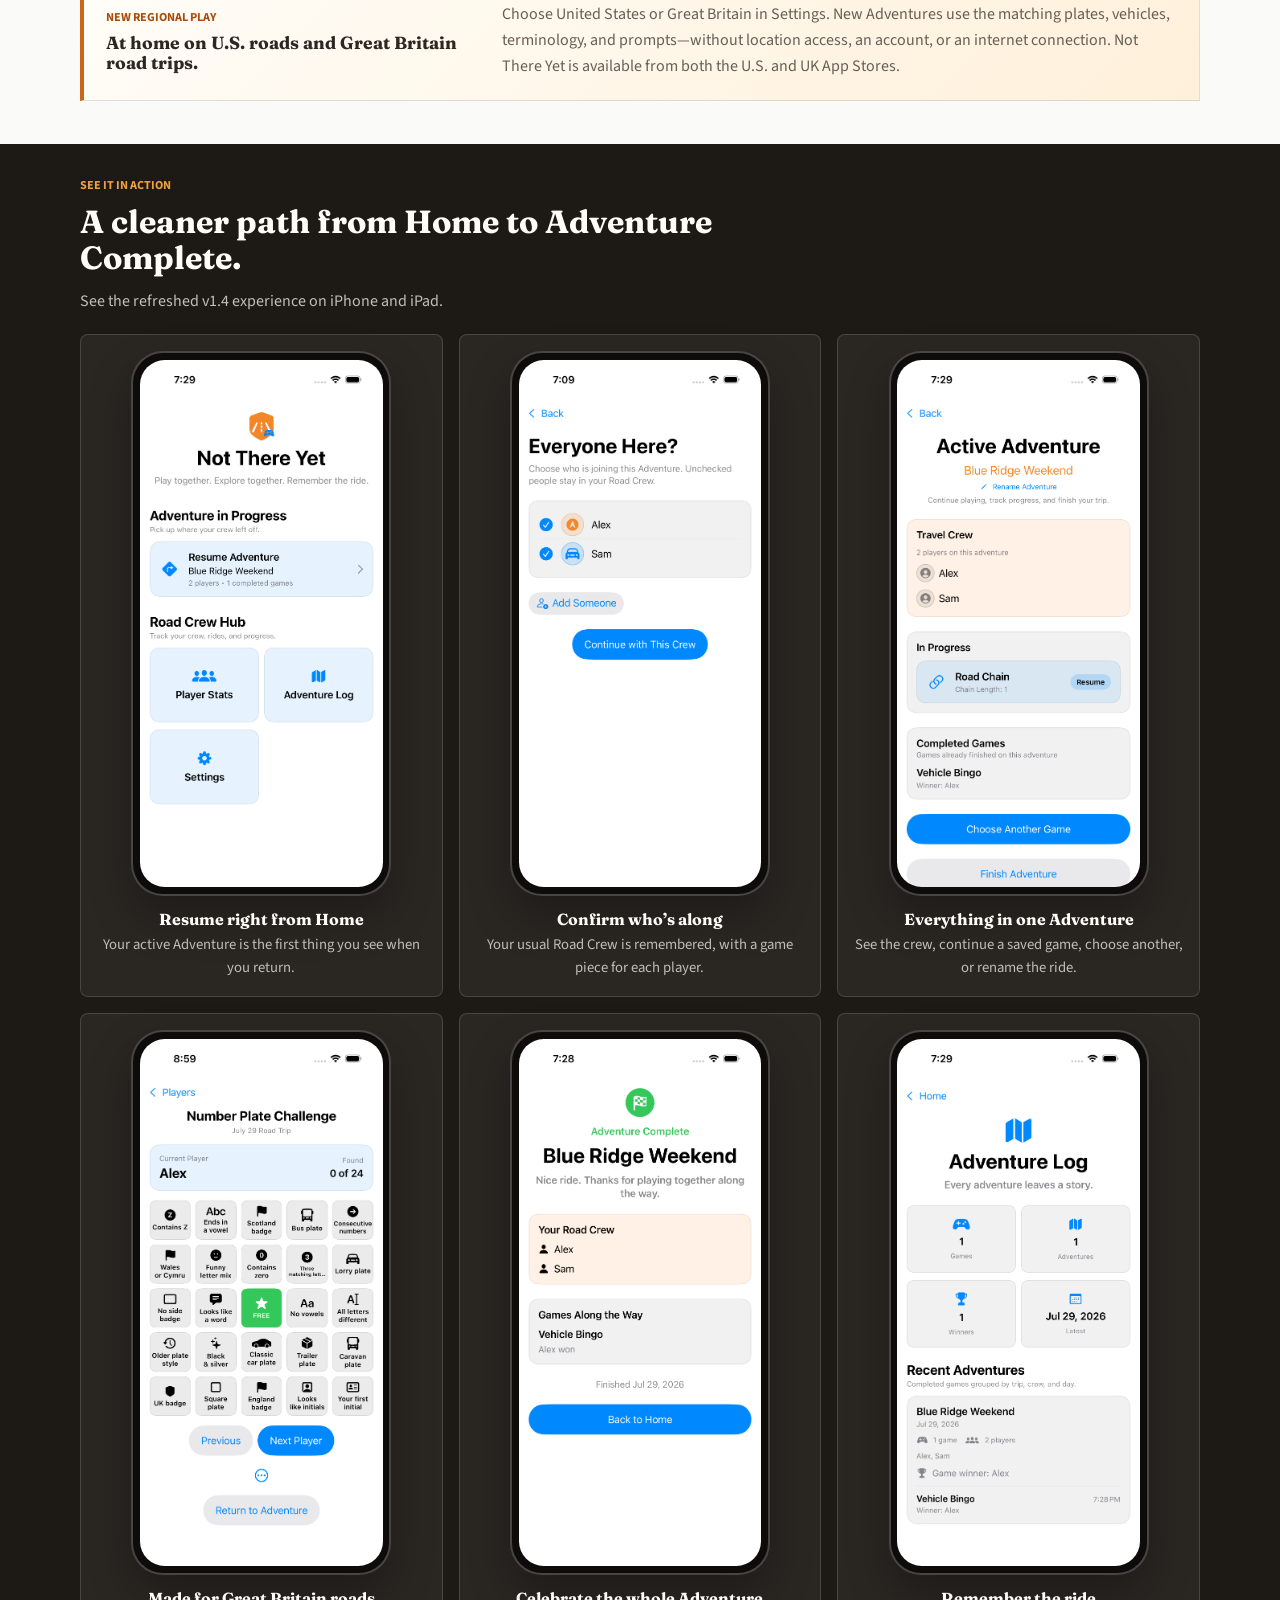
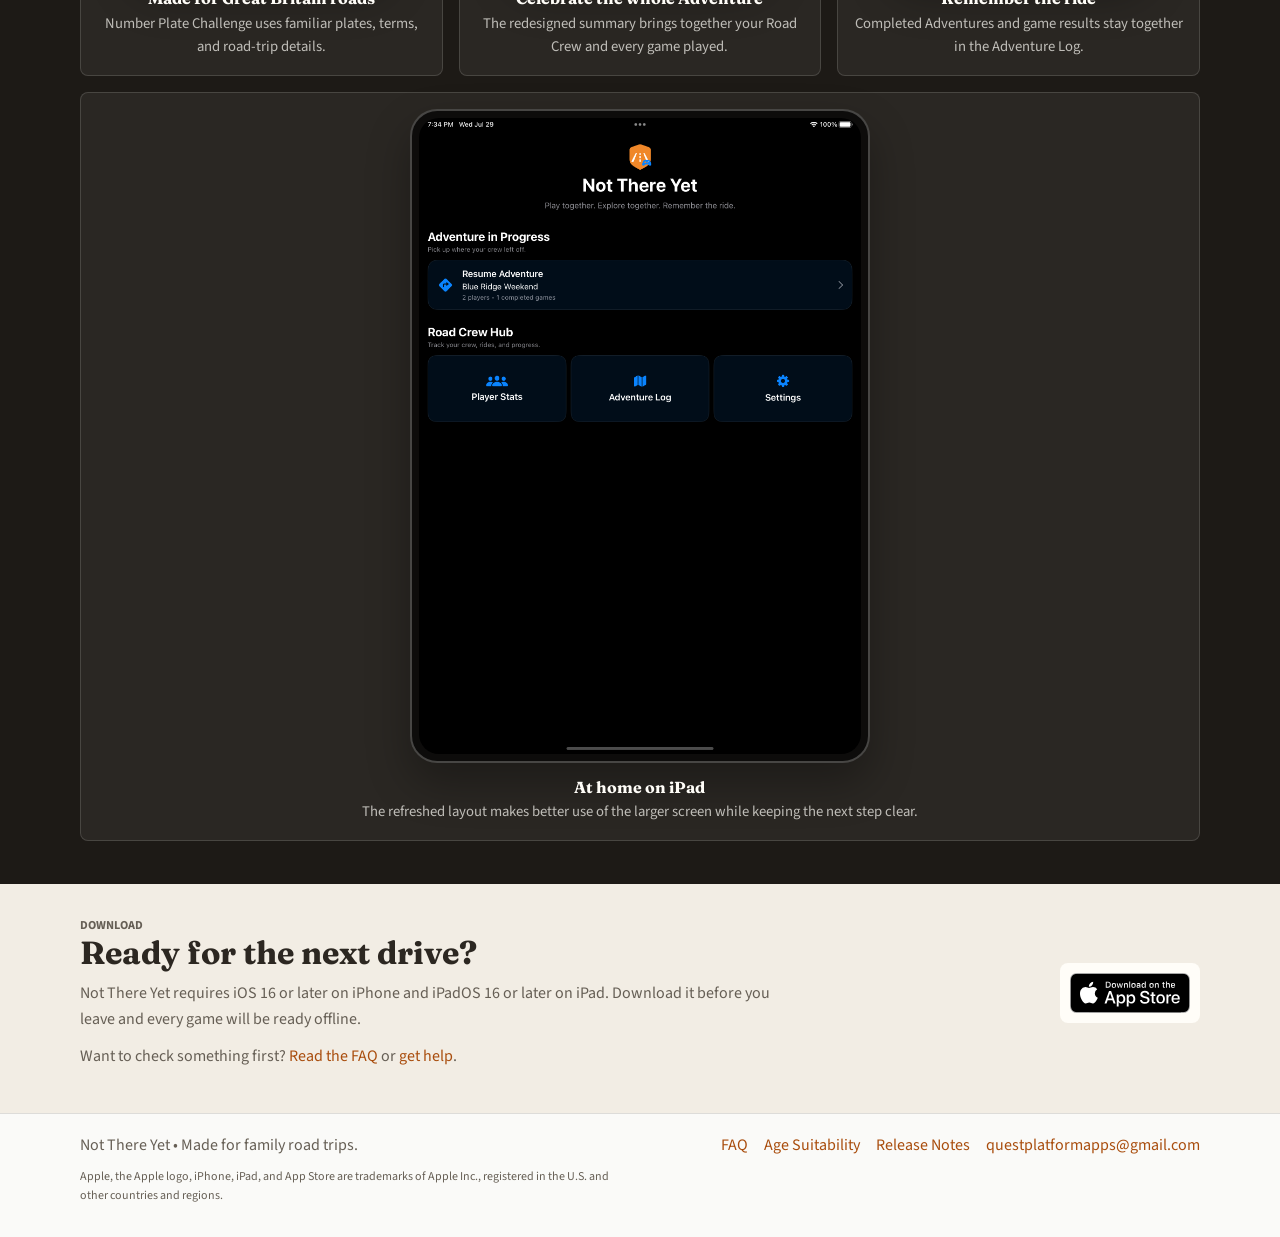
==== commit 56b96167: "Add Great Britain regional experience to v1.4 site" ====
--- a/index.html
+++ b/index.html
@@ -5,18 +5,18 @@
     <meta name="viewport" content="width=device-width, initial-scale=1" />
     <!-- site-metadata:start; generated from site-metadata.json -->
     <title>Not There Yet. Family Road Trip Game</title>
-    <meta name="description" content="Resume an Adventure or start another with your remembered Road Crew in this shared-device family road trip game for iPhone and iPad." />
+    <meta name="description" content="Resume an Adventure or start another with your remembered Road Crew in this shared-device road trip game with U.S. and Great Britain content." />
     <link rel="canonical" href="https://savioronezero.github.io/not-there-yet-site/" />
     <meta property="og:type" content="website" />
     <meta property="og:site_name" content="Not There Yet" />
     <meta property="og:title" content="Not There Yet. Family Road Trip Game" />
-    <meta property="og:description" content="Resume an Adventure or start another with your remembered Road Crew in this shared-device family road trip game for iPhone and iPad." />
+    <meta property="og:description" content="Resume an Adventure or start another with your remembered Road Crew in this shared-device road trip game with U.S. and Great Britain content." />
     <meta property="og:url" content="https://savioronezero.github.io/not-there-yet-site/" />
     <meta property="og:image" content="https://savioronezero.github.io/not-there-yet-site/assets/not-there-yet-social-preview.png?v=3" />
     <meta property="og:image:alt" content="Not There Yet v1.4 family road trip game showing Road Crew members and a Resume Adventure screen" />
     <meta name="twitter:card" content="summary_large_image" />
     <meta name="twitter:title" content="Not There Yet. Family Road Trip Game" />
-    <meta name="twitter:description" content="Resume an Adventure or start another with your remembered Road Crew in this shared-device family road trip game for iPhone and iPad." />
+    <meta name="twitter:description" content="Resume an Adventure or start another with your remembered Road Crew in this shared-device road trip game with U.S. and Great Britain content." />
     <meta name="twitter:image" content="https://savioronezero.github.io/not-there-yet-site/assets/not-there-yet-social-preview.png?v=3" />
     <meta name="twitter:image:alt" content="Not There Yet v1.4 family road trip game showing Road Crew members and a Resume Adventure screen" />
     <!-- site-metadata:end -->
@@ -49,7 +49,7 @@
         <div class="container release-callout-row">
           <strong>New in 1.4</strong>
           <span>
-            Your Road Crew is ready, so returning to an Adventure—or starting the next one—is faster.
+            Faster Adventures, remembered Road Crews, and road-trip content made for the United States and Great Britain.
           </span>
           <a href="release-notes.html">See what’s new</a>
         </div>
@@ -62,12 +62,13 @@
             <h1>Get back to the road-trip fun, faster.</h1>
             <p class="lead">
               Resume an Adventure from Home or start another with your remembered Road Crew. Six quick games turn
-              plates, signs, vehicles, and roadside surprises into shared family fun on one iPhone or iPad.
+              plates, signs, vehicles, and roadside surprises into shared family fun, with road-trip content made for
+              the United States and Great Britain.
             </p>
             <div class="hero-actions">
               <a
                 class="app-store-badge hero-store-badge"
-                href="https://apps.apple.com/us/app/not-there-yet/id6781812383"
+                href="https://apps.apple.com/app/not-there-yet/id6781812383"
                 aria-label="Download Not There Yet on the App Store"
               >
                 <img src="assets/download-on-the-app-store.svg" alt="Download on the App Store" />
@@ -95,6 +96,10 @@
                 <strong>Recognize every player</strong>
                 <span>Colorful game pieces make Road Crew members easy to spot throughout the Adventure.</span>
               </li>
+              <li>
+                <strong>Choose your road-trip region</strong>
+                <span>Play with U.S. content or switch to Great Britain for familiar number plates, vehicles, words, and prompts.</span>
+              </li>
             </ul>
           </div>
         </div>
@@ -109,15 +114,15 @@
           <div class="card-grid three-up game-grid">
             <article class="info-card">
               <h3>License Plate Challenge</h3>
-              <p>Spot license plates from all 50 states.</p>
+              <p>Spot plates from all 50 states, or play Number Plate Challenge with Great Britain selected.</p>
             </article>
             <article class="info-card">
               <h3>Alphabet Hunt</h3>
-              <p>Find every letter from A to Z on signs, vehicles, and license plates.</p>
+              <p>Find every letter from A to Z on signs, vehicles, and license or number plates.</p>
             </article>
             <article class="info-card">
               <h3>Vehicle Bingo</h3>
-              <p>Look for cars, trucks, buses, and other vehicles along the way.</p>
+              <p>Look for region-appropriate cars, trucks or lorries, buses, and other vehicles along the way.</p>
             </article>
             <article class="info-card">
               <h3>Roadside Oddities</h3>
@@ -130,7 +135,7 @@
             <article class="info-card challenge-card">
               <p class="card-kicker">Included game</p>
               <h3>Roadside Challenge</h3>
-              <p>Take turns drawing roadside spotting prompts and race to the target score.</p>
+              <p>Take turns drawing road-trip prompts for the selected region and race to the target score.</p>
             </article>
           </div>
           <div class="supporting-grid">
@@ -148,6 +153,17 @@
               <a href="privacy.html">Read the privacy promise</a>
             </article>
           </div>
+          <article class="region-banner">
+            <div>
+              <p class="eyebrow">New regional play</p>
+              <h3>At home on U.S. roads and Great Britain road trips.</h3>
+            </div>
+            <p>
+              Choose United States or Great Britain in Settings. New Adventures use the matching plates, vehicles,
+              terminology, and prompts—without location access, an account, or an internet connection. Not There Yet
+              is available from both the U.S. and UK App Stores.
+            </p>
+          </article>
         </div>
       </section>
 
@@ -201,14 +217,14 @@
             <figure class="screenshot-card">
               <div class="device-frame">
                 <img
-                  src="assets/screenshots/vehicle-bingo.png"
-                  alt="Vehicle Bingo showing a grid of vehicles to spot during an Adventure"
-                  loading="lazy"
-                />
-              </div>
-              <figcaption>
-                <strong>Turn the road into a bingo board</strong>
-                <span>Mark the vehicles you spot and race to bingo.</span>
+                  src="assets/screenshots/v14-great-britain-number-plate.png"
+                  alt="Great Britain Number Plate Challenge showing number plate patterns to spot"
+                  loading="lazy"
+                />
+              </div>
+              <figcaption>
+                <strong>Made for Great Britain roads</strong>
+                <span>Number Plate Challenge uses familiar plates, terms, and road-trip details.</span>
               </figcaption>
             </figure>
             <figure class="screenshot-card">
@@ -267,7 +283,7 @@
           </div>
           <a
             class="app-store-badge closing-store-badge"
-            href="https://apps.apple.com/us/app/not-there-yet/id6781812383"
+            href="https://apps.apple.com/app/not-there-yet/id6781812383"
             aria-label="Download Not There Yet on the App Store"
           >
             <img src="assets/download-on-the-app-store.svg" alt="Download on the App Store" />
--- a/styles.css
+++ b/styles.css
@@ -492,6 +492,31 @@
   font-weight: 700;
 }
 
+.region-banner {
+  display: grid;
+  grid-template-columns: minmax(260px, 0.7fr) minmax(0, 1.3fr);
+  gap: 1.5rem 2rem;
+  align-items: center;
+  margin-top: 1.5rem;
+  padding: 1.3rem 1.4rem;
+  border: 1px solid var(--border);
+  border-left: 4px solid var(--accent);
+  background: linear-gradient(135deg, var(--surface), var(--surface-warm));
+}
+
+.region-banner h3,
+.region-banner p {
+  margin: 0;
+}
+
+.region-banner .eyebrow {
+  margin-bottom: 0.35rem;
+}
+
+.region-banner > p {
+  color: var(--muted);
+}
+
 .card-kicker {
   margin: 0 0 0.3rem;
   color: var(--accent-strong) !important;
@@ -742,7 +767,8 @@
   .three-up,
   .two-up,
   .screenshot-grid,
-  .supporting-grid {
+  .supporting-grid,
+  .region-banner {
     grid-template-columns: 1fr;
   }
 
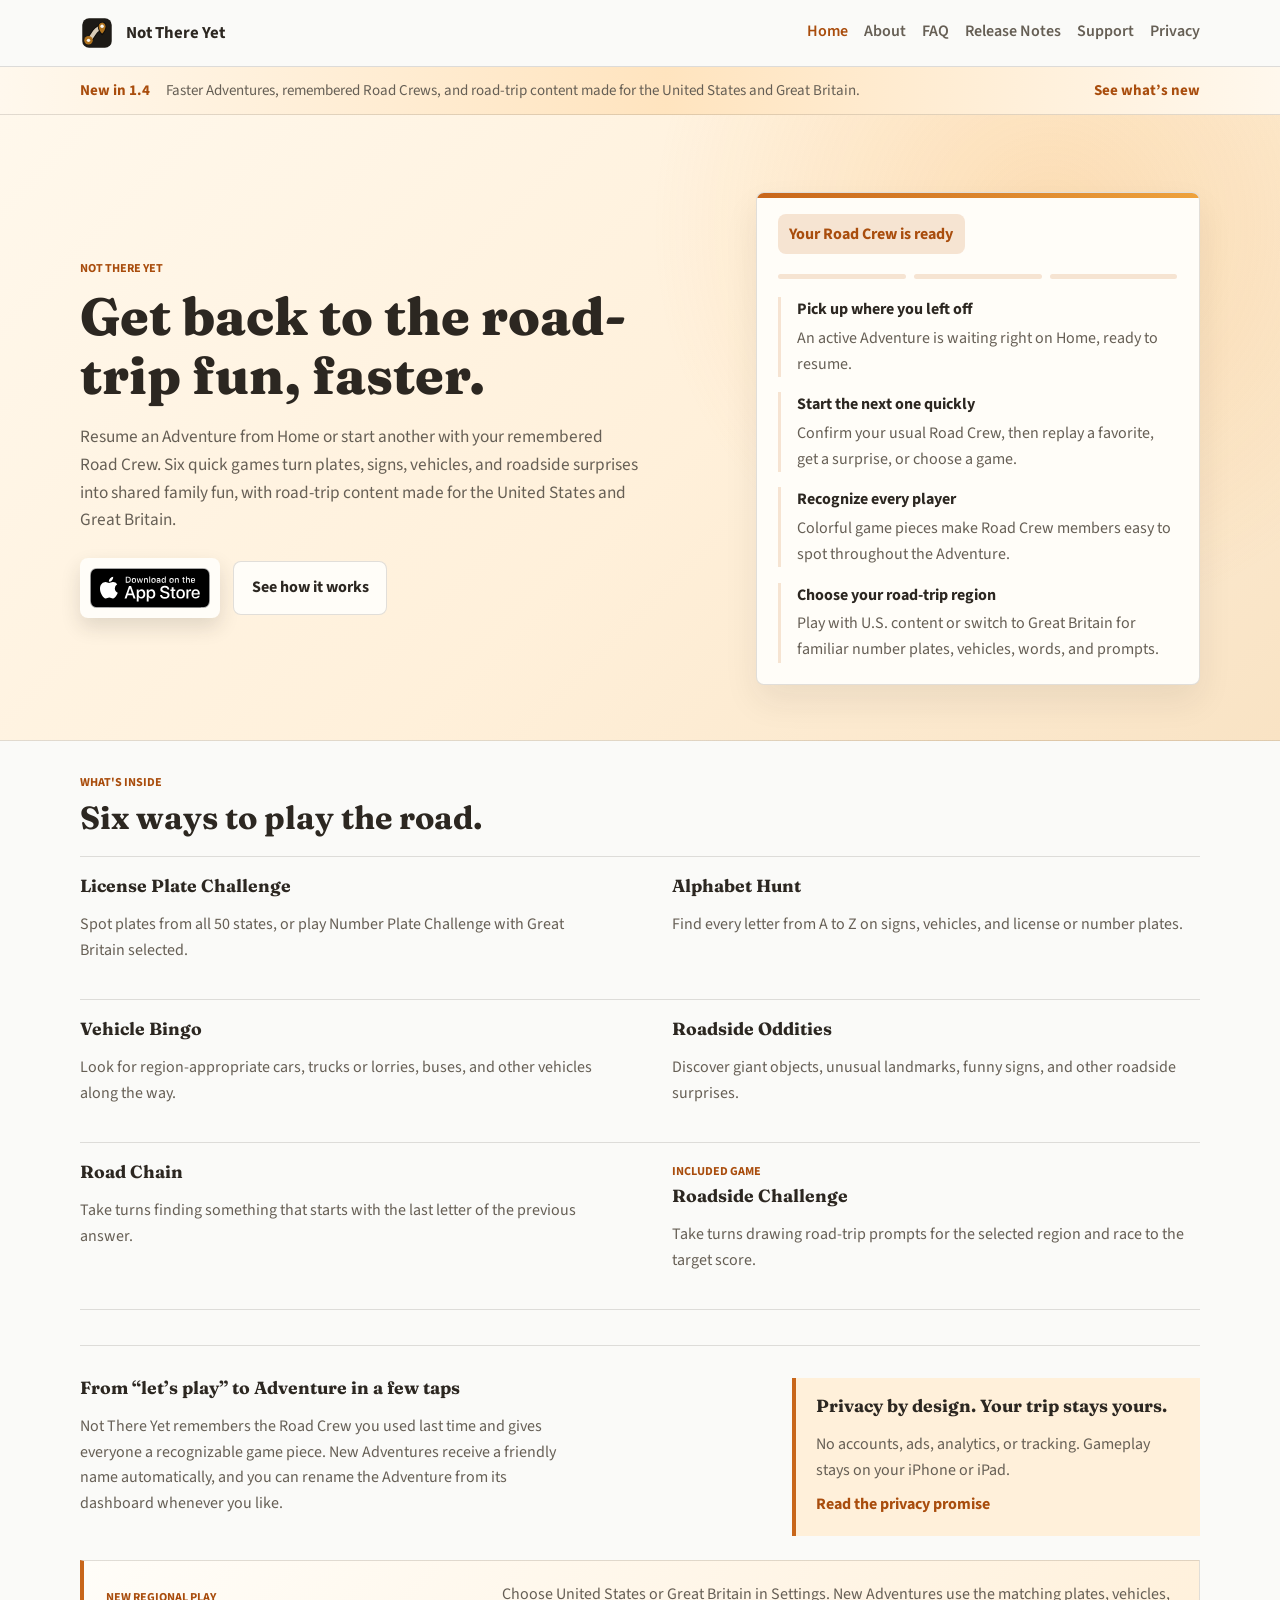
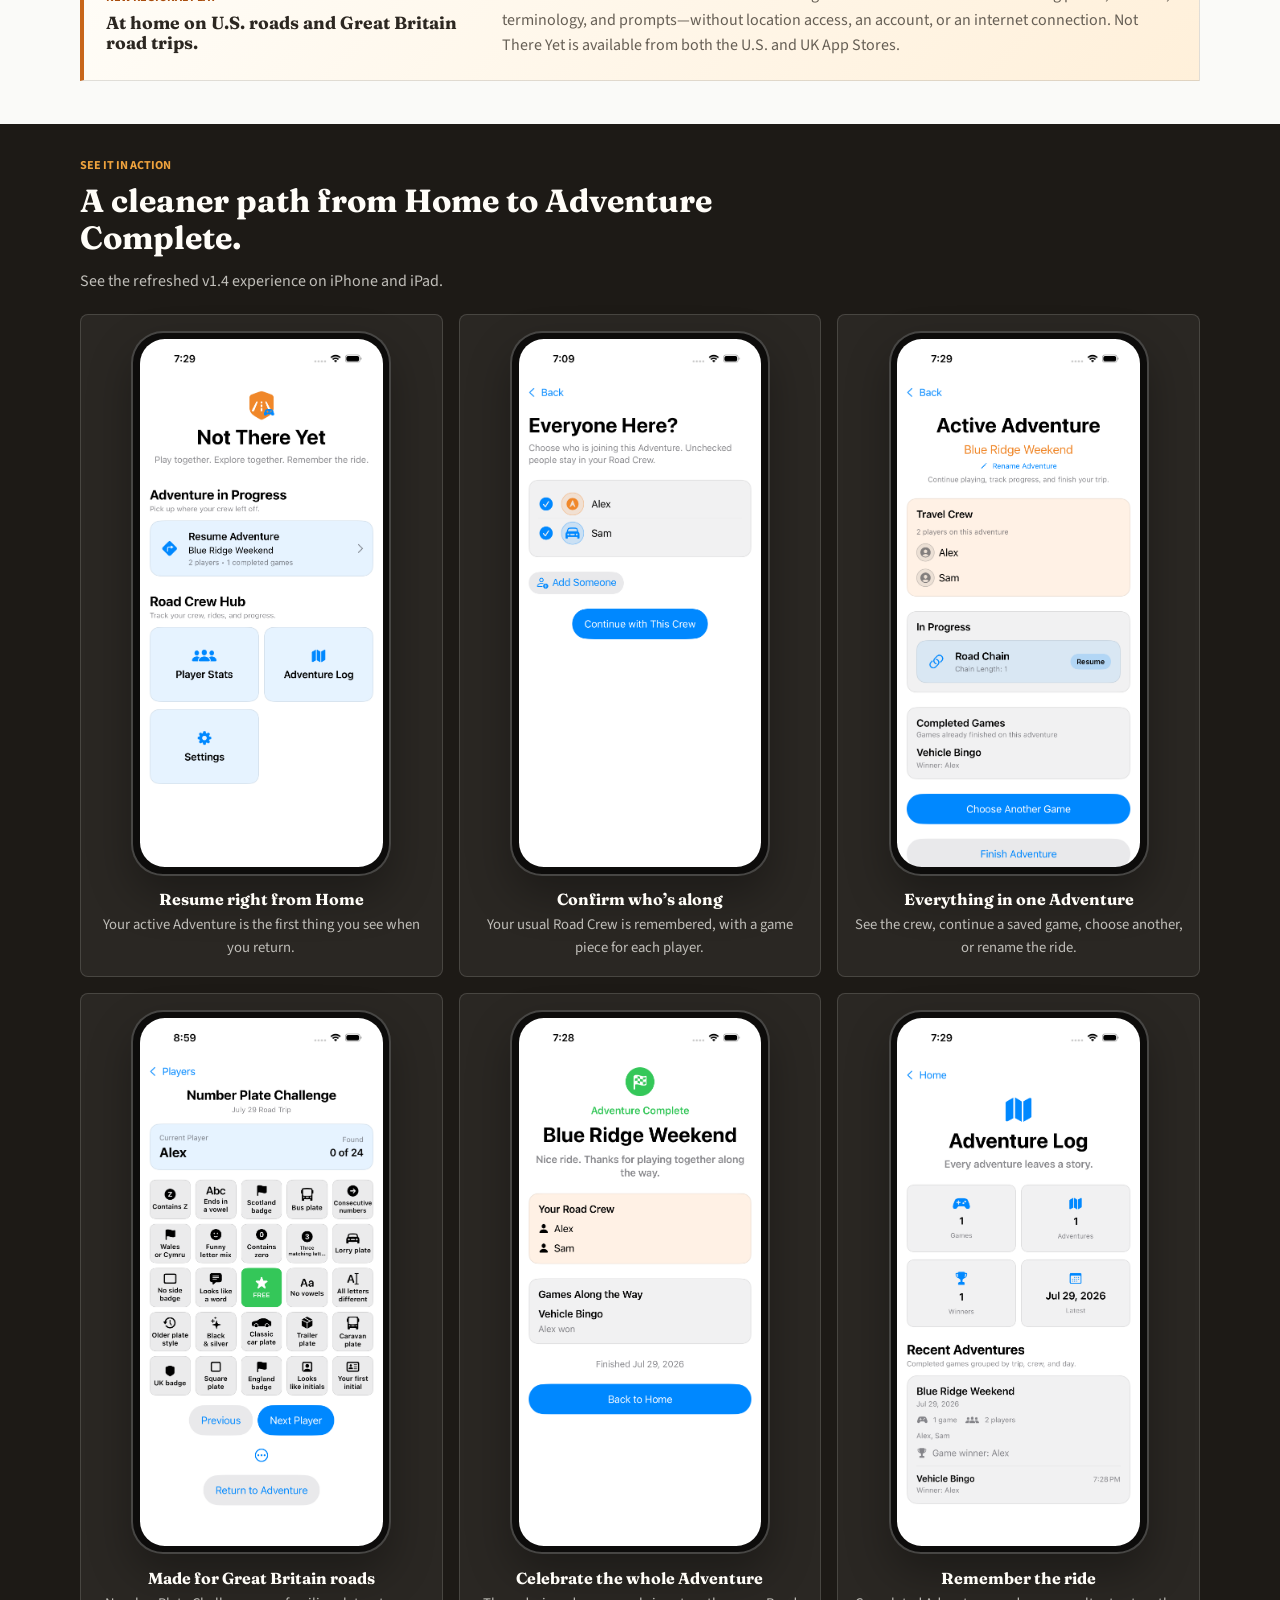
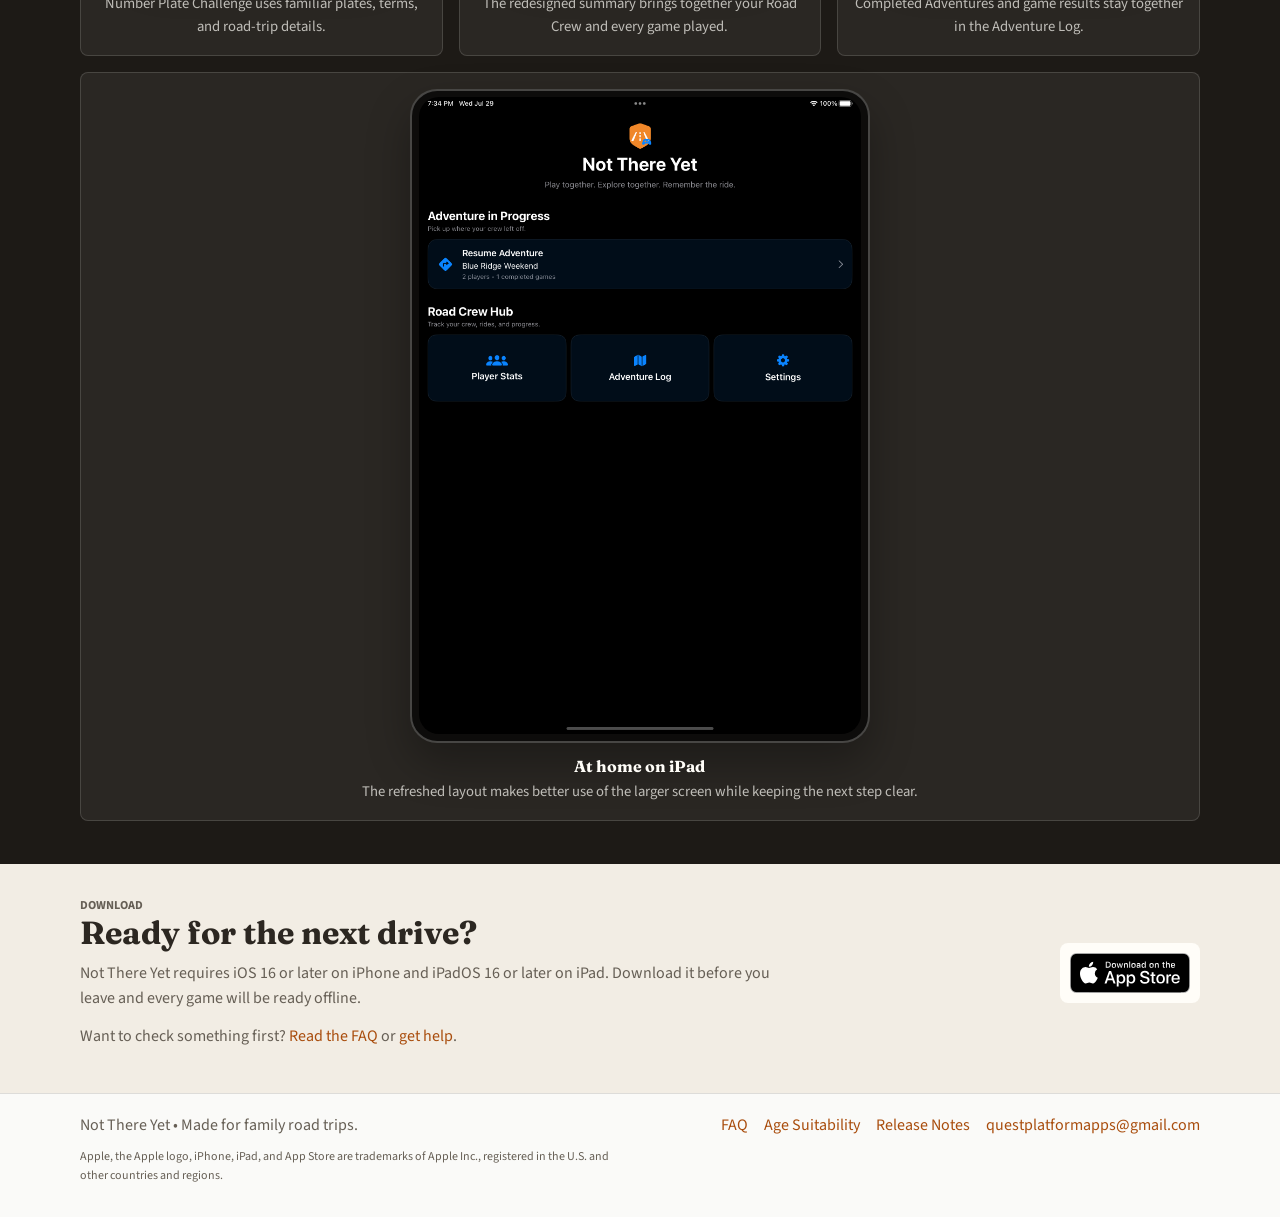
==== commit 64167897: "Expand v1.4 privacy transparency" ====
--- a/index.html
+++ b/index.html
@@ -148,8 +148,8 @@
               </p>
             </article>
             <article class="privacy-promise">
-              <h3>No account. Your trip stays on your device.</h3>
-              <p>Road Crew names, scores, and Adventure details stay on your iPhone or iPad.</p>
+              <h3>Privacy by design. Your trip stays yours.</h3>
+              <p>No accounts, ads, analytics, or tracking. Gameplay stays on your iPhone or iPad.</p>
               <a href="privacy.html">Read the privacy promise</a>
             </article>
           </div>
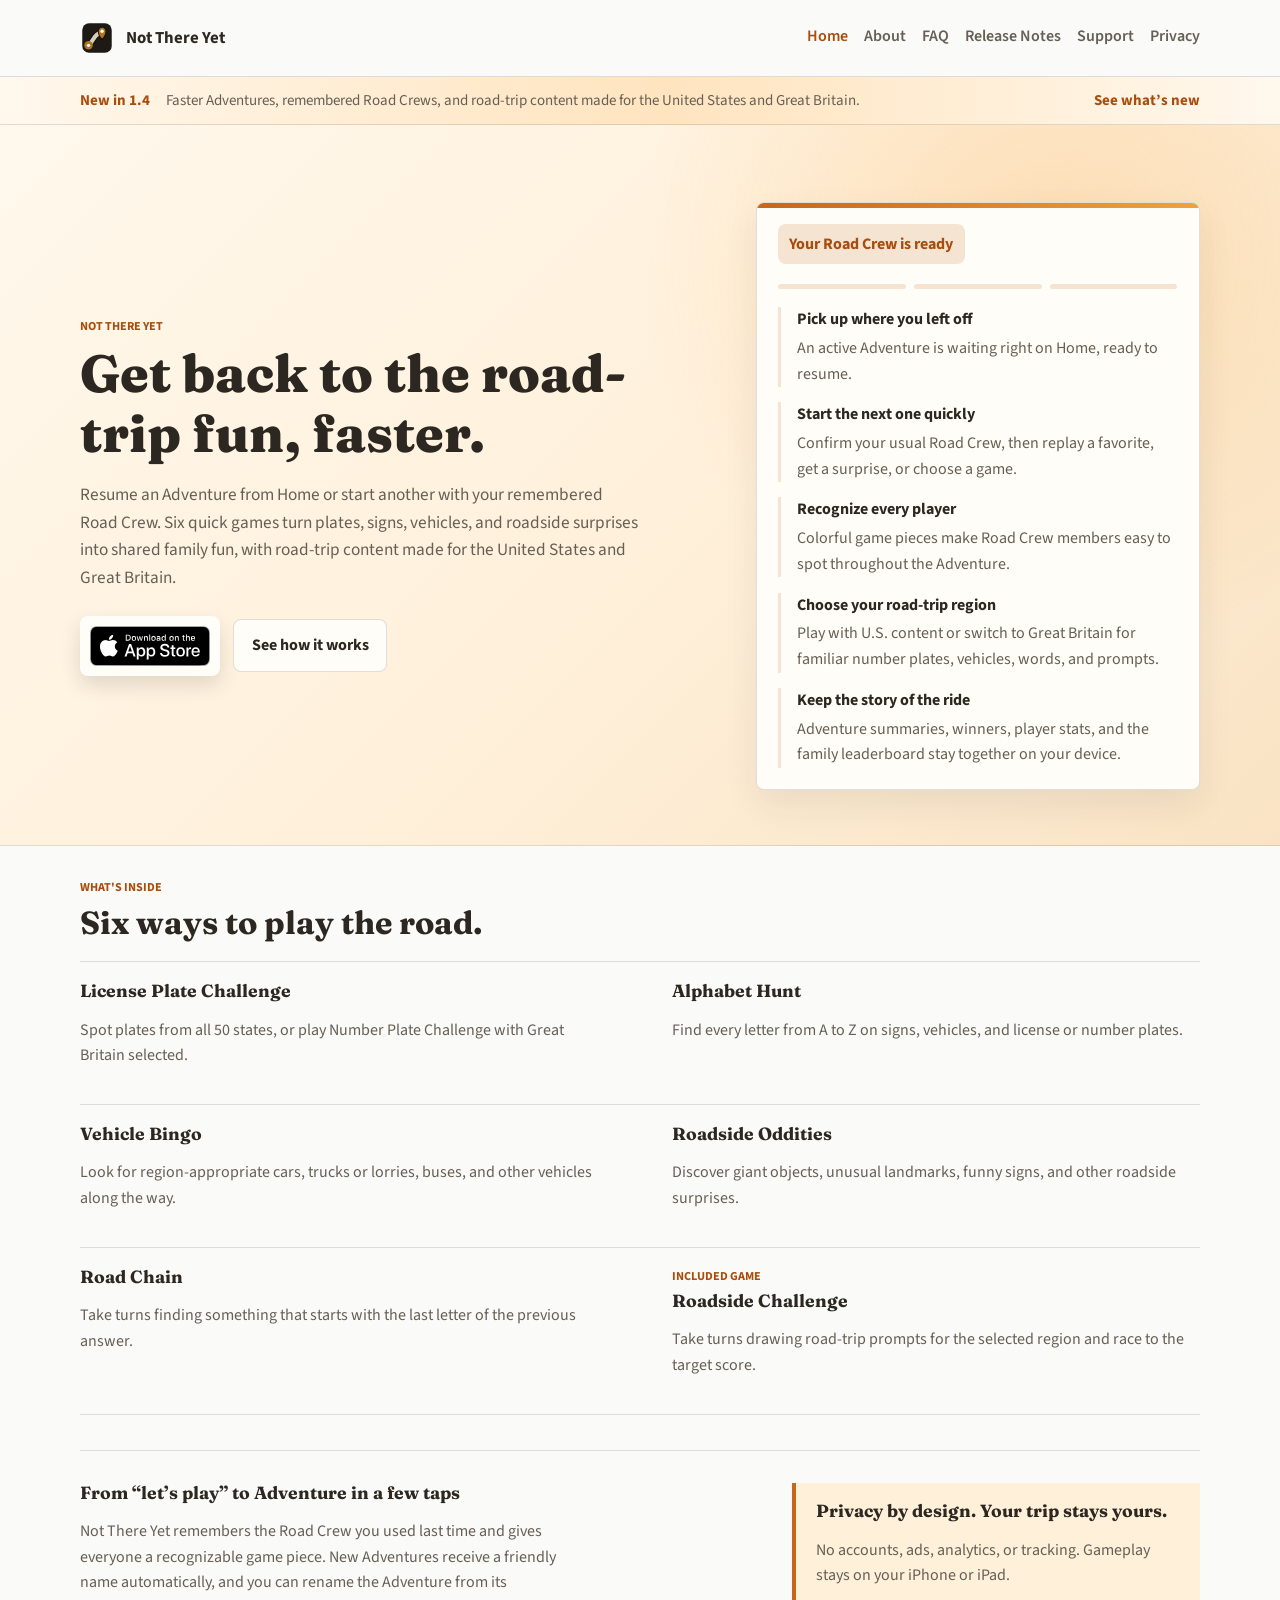
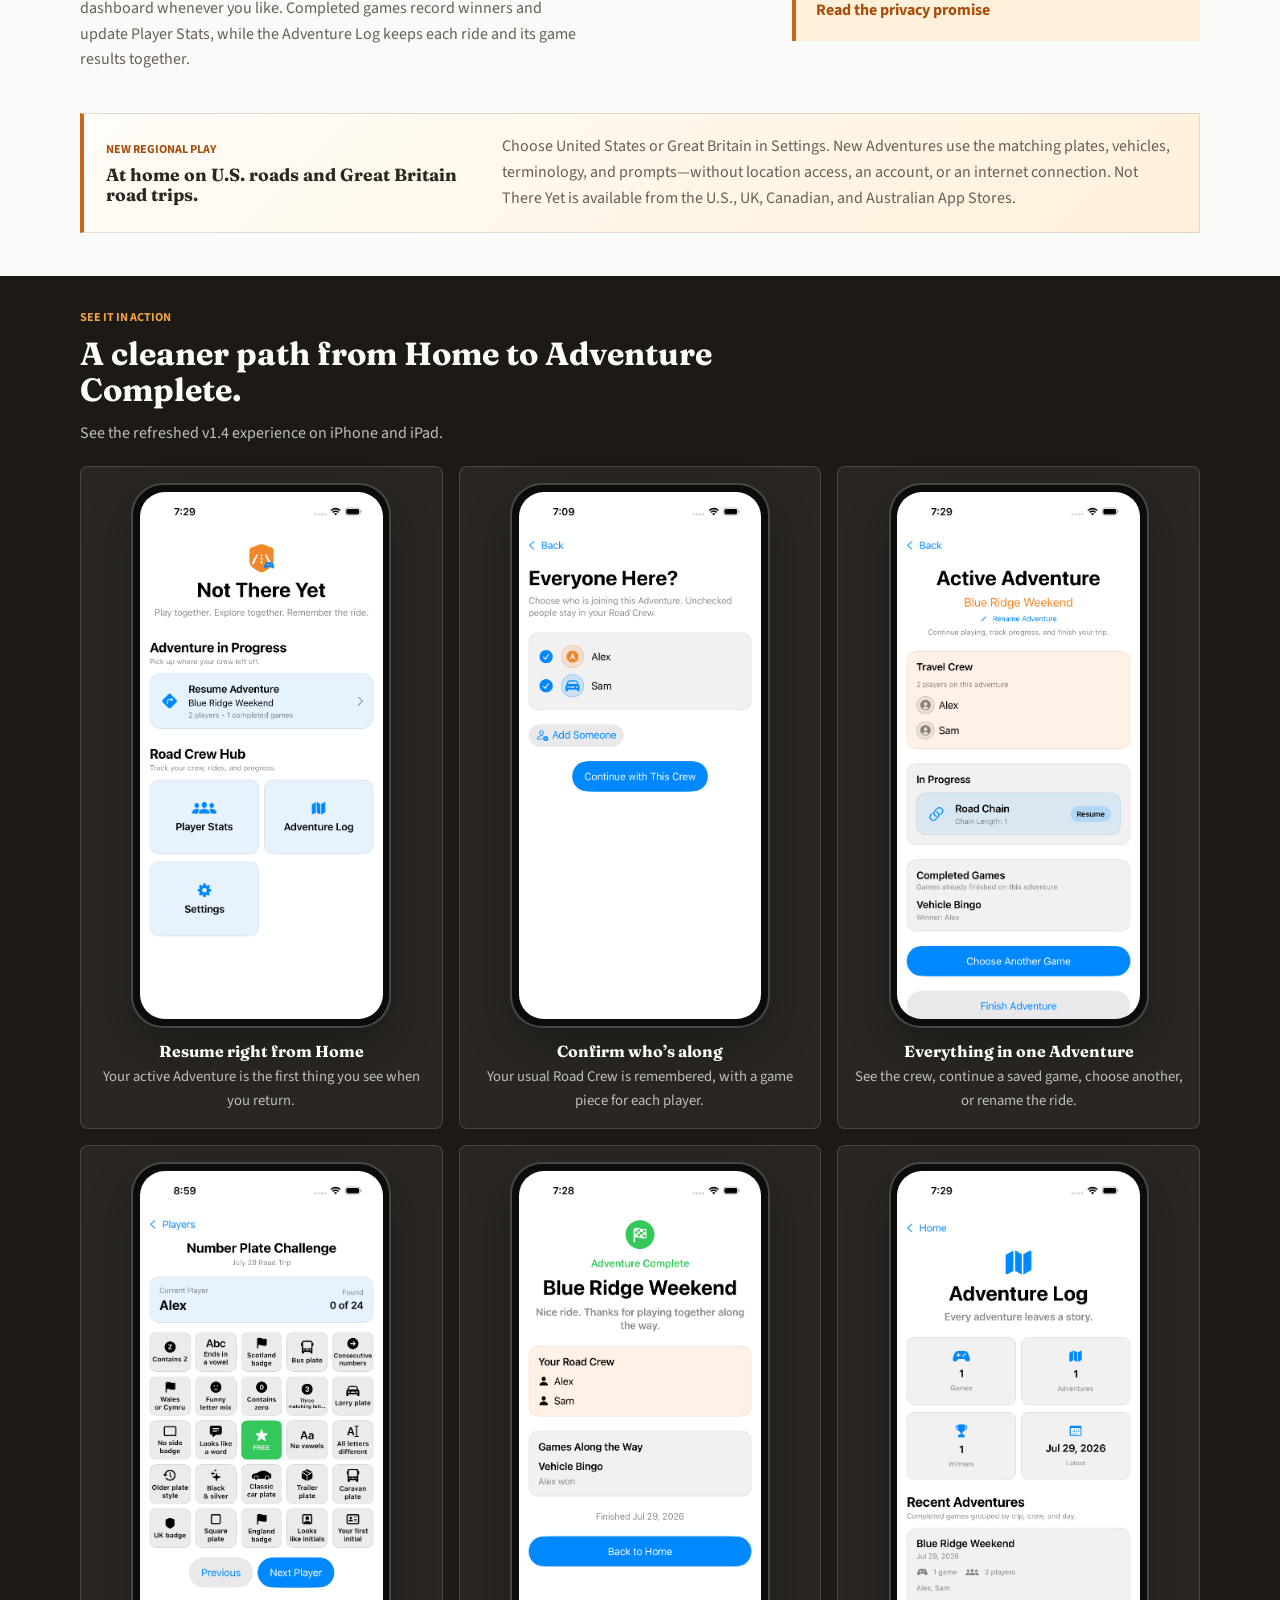
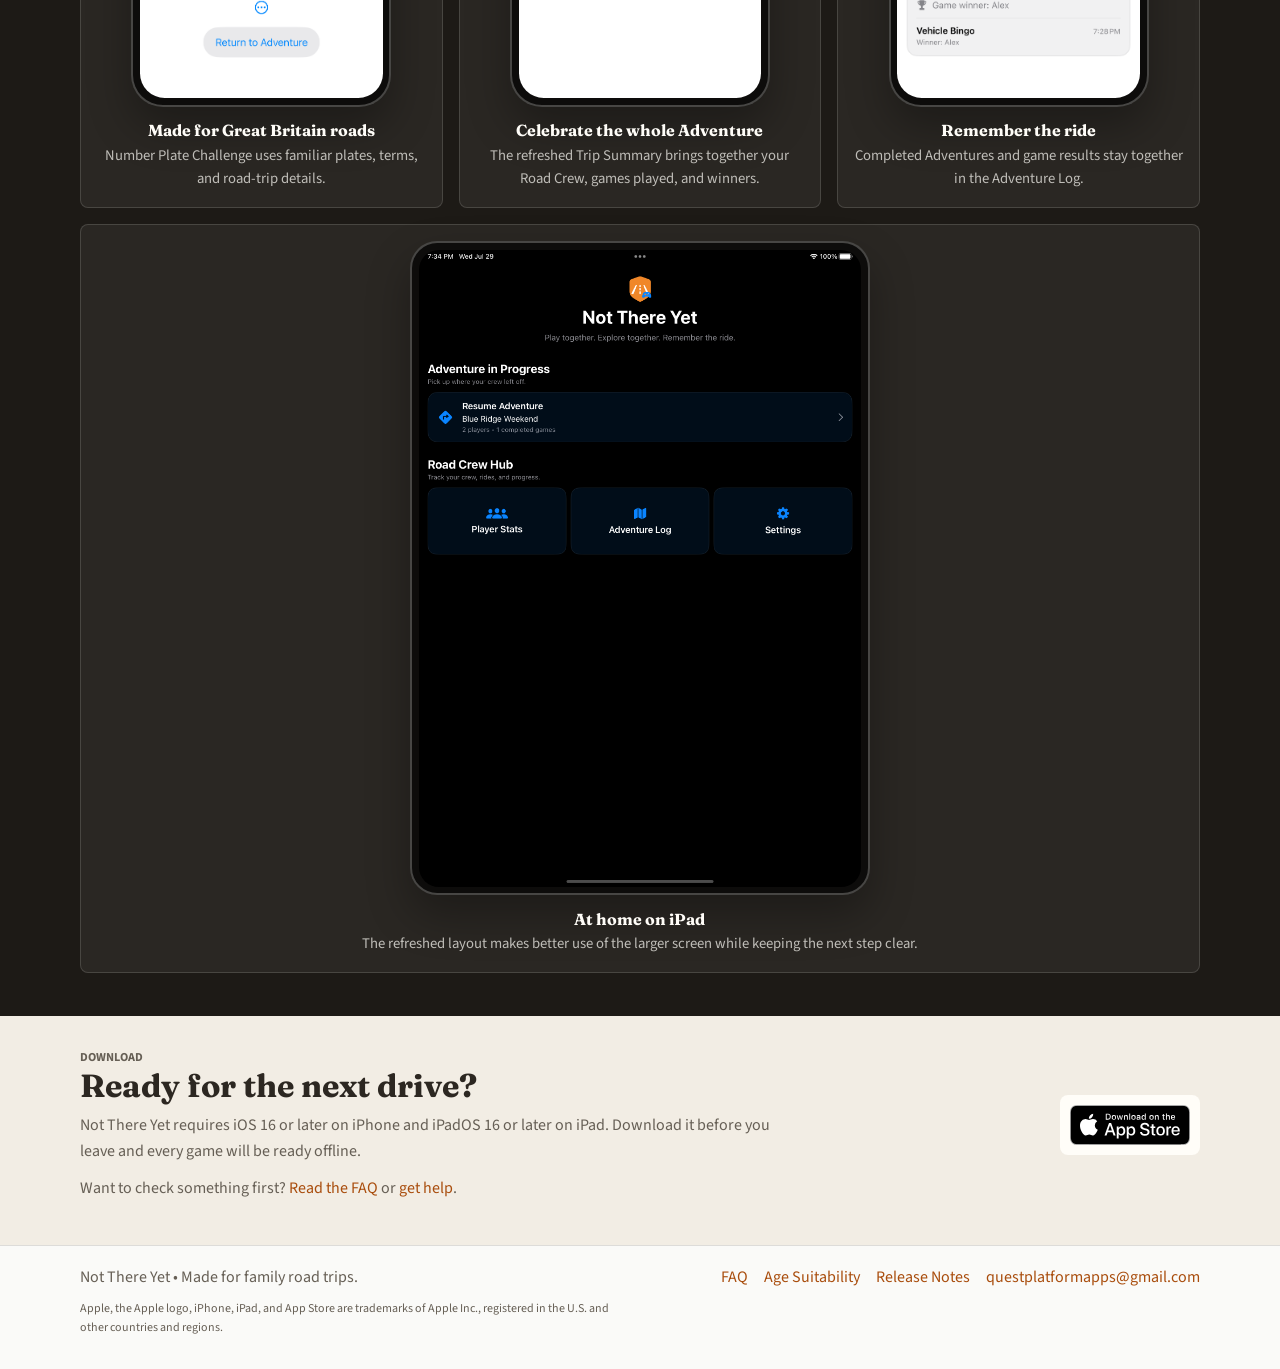
==== commit b91eafe9: "Align website with released v1.4" ====
--- a/index.html
+++ b/index.html
@@ -100,6 +100,10 @@
                 <strong>Choose your road-trip region</strong>
                 <span>Play with U.S. content or switch to Great Britain for familiar number plates, vehicles, words, and prompts.</span>
               </li>
+              <li>
+                <strong>Keep the story of the ride</strong>
+                <span>Adventure summaries, winners, player stats, and the family leaderboard stay together on your device.</span>
+              </li>
             </ul>
           </div>
         </div>
@@ -144,7 +148,8 @@
               <p>
                 Not There Yet remembers the Road Crew you used last time and gives everyone a recognizable game
                 piece. New Adventures receive a friendly name automatically, and you can rename the Adventure from
-                its dashboard whenever you like.
+                its dashboard whenever you like. Completed games record winners and update Player Stats, while the
+                Adventure Log keeps each ride and its game results together.
               </p>
             </article>
             <article class="privacy-promise">
@@ -161,7 +166,7 @@
             <p>
               Choose United States or Great Britain in Settings. New Adventures use the matching plates, vehicles,
               terminology, and prompts—without location access, an account, or an internet connection. Not There Yet
-              is available from both the U.S. and UK App Stores.
+              is available from the U.S., UK, Canadian, and Australian App Stores.
             </p>
           </article>
         </div>
@@ -237,7 +242,7 @@
               </div>
               <figcaption>
                 <strong>Celebrate the whole Adventure</strong>
-                <span>The redesigned summary brings together your Road Crew and every game played.</span>
+                <span>The refreshed Trip Summary brings together your Road Crew, games played, and winners.</span>
               </figcaption>
             </figure>
             <figure class="screenshot-card">
--- a/styles.css
+++ b/styles.css
@@ -70,11 +70,19 @@
   color: var(--text);
   background: var(--bg);
   line-height: 1.6;
+  -webkit-text-size-adjust: 100%;
 }
 
 a {
   color: var(--accent-strong);
   text-decoration: none;
+}
+
+p,
+li,
+summary,
+figcaption {
+  overflow-wrap: anywhere;
 }
 
 a:hover,
@@ -153,7 +161,7 @@
 .site-nav a {
   display: inline-flex;
   align-items: center;
-  min-height: 24px;
+  min-height: 44px;
   color: var(--muted);
   font-weight: 600;
   padding-bottom: 0.18rem;
@@ -697,6 +705,9 @@
   cursor: pointer;
   font-weight: 700;
   color: var(--text);
+  min-height: 44px;
+  display: flex;
+  align-items: center;
 }
 
 .site-footer {
@@ -820,7 +831,7 @@
   .site-nav a {
     font-size: 0.92rem;
     line-height: 1.2;
-    min-height: 32px;
+    min-height: 44px;
     padding: 0.2rem 0;
   }
 
@@ -843,7 +854,7 @@
   .release-callout-row a {
     display: inline-flex;
     align-items: center;
-    min-height: 32px;
+    min-height: 44px;
     text-align: right;
   }
 
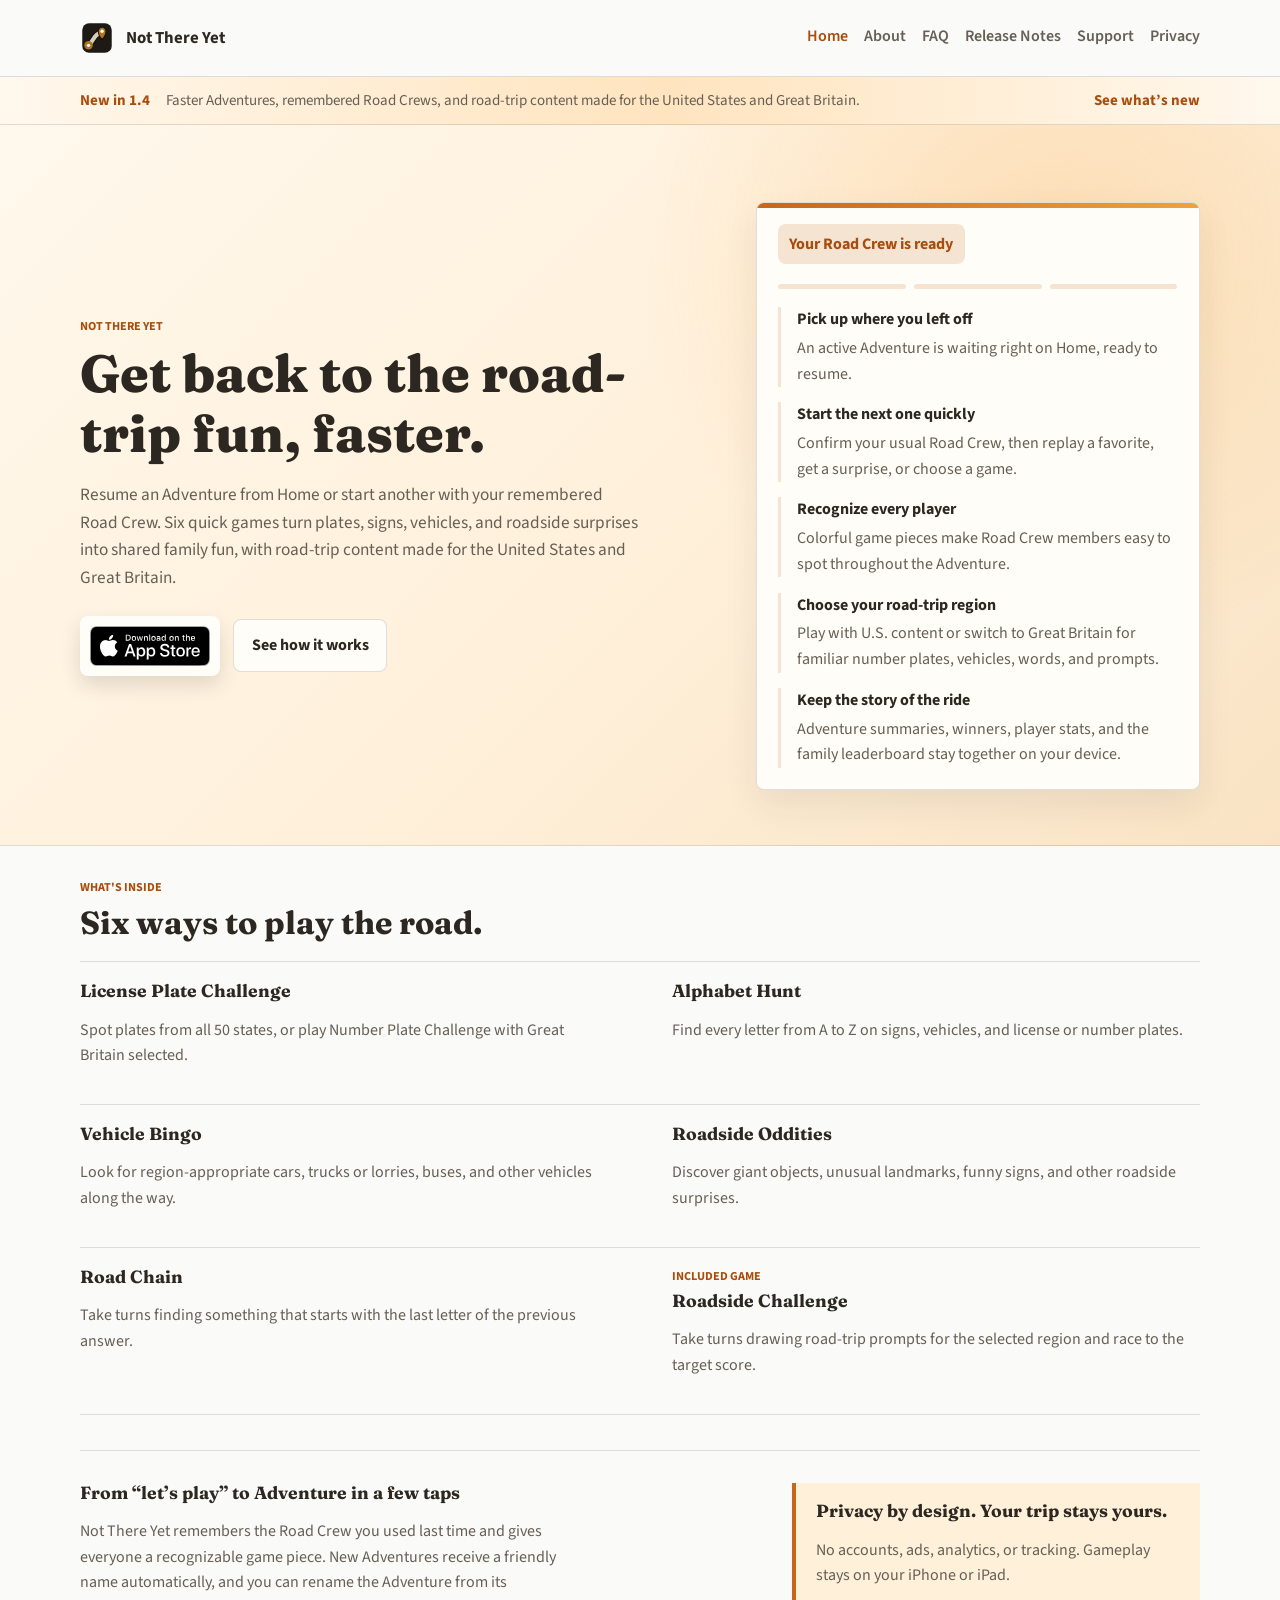
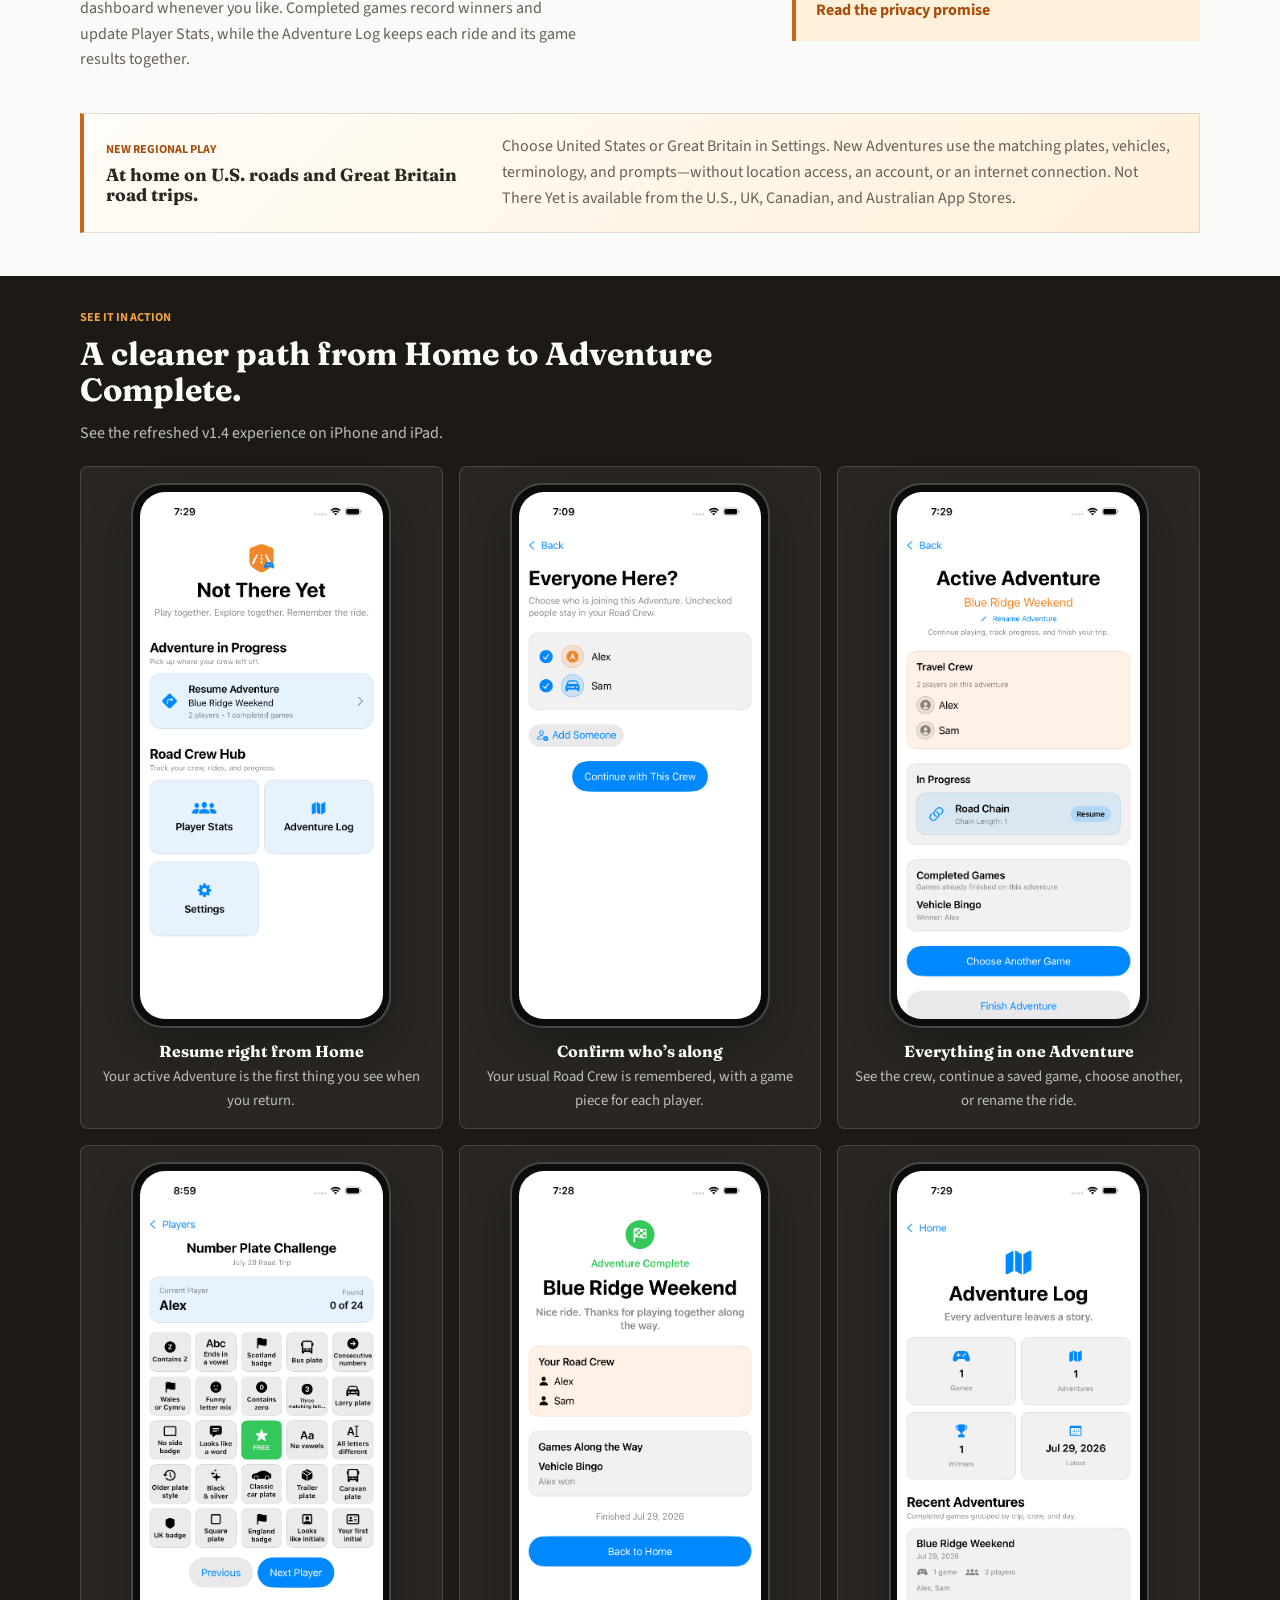
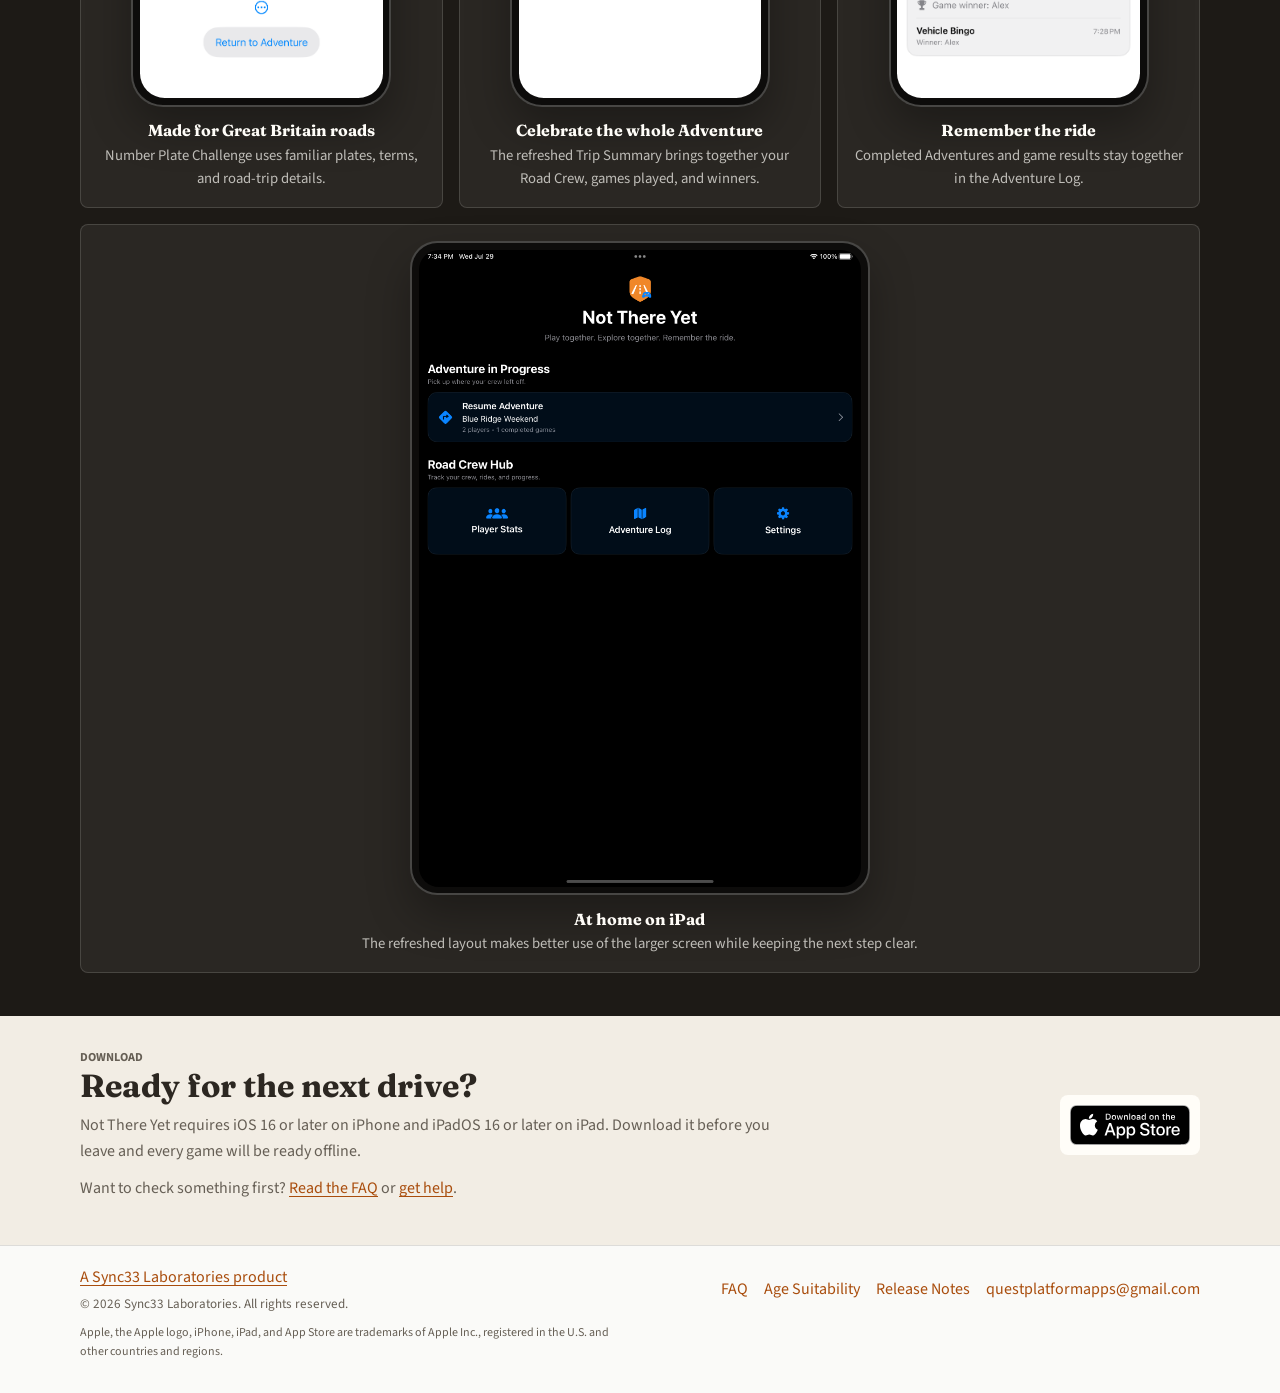
==== commit 2b1d197d: "Prepare canonical Sync33 product domain" ====
--- a/index.html
+++ b/index.html
@@ -6,22 +6,24 @@
     <!-- site-metadata:start; generated from site-metadata.json -->
     <title>Not There Yet. Family Road Trip Game</title>
     <meta name="description" content="Resume an Adventure or start another with your remembered Road Crew in this shared-device road trip game with U.S. and Great Britain content." />
-    <link rel="canonical" href="https://savioronezero.github.io/not-there-yet-site/" />
+    <meta name="author" content="Sync33 Laboratories" />
+    <link rel="canonical" href="https://not-there-yet.sync33.com/" />
     <meta property="og:type" content="website" />
     <meta property="og:site_name" content="Not There Yet" />
     <meta property="og:title" content="Not There Yet. Family Road Trip Game" />
     <meta property="og:description" content="Resume an Adventure or start another with your remembered Road Crew in this shared-device road trip game with U.S. and Great Britain content." />
-    <meta property="og:url" content="https://savioronezero.github.io/not-there-yet-site/" />
-    <meta property="og:image" content="https://savioronezero.github.io/not-there-yet-site/assets/not-there-yet-social-preview.png?v=3" />
+    <meta property="og:url" content="https://not-there-yet.sync33.com/" />
+    <meta property="og:image" content="https://not-there-yet.sync33.com/assets/not-there-yet-social-preview.png?v=3" />
     <meta property="og:image:alt" content="Not There Yet v1.4 family road trip game showing Road Crew members and a Resume Adventure screen" />
     <meta name="twitter:card" content="summary_large_image" />
     <meta name="twitter:title" content="Not There Yet. Family Road Trip Game" />
     <meta name="twitter:description" content="Resume an Adventure or start another with your remembered Road Crew in this shared-device road trip game with U.S. and Great Britain content." />
-    <meta name="twitter:image" content="https://savioronezero.github.io/not-there-yet-site/assets/not-there-yet-social-preview.png?v=3" />
+    <meta name="twitter:image" content="https://not-there-yet.sync33.com/assets/not-there-yet-social-preview.png?v=3" />
     <meta name="twitter:image:alt" content="Not There Yet v1.4 family road trip game showing Road Crew members and a Resume Adventure screen" />
     <!-- site-metadata:end -->
 
     <link rel="icon" href="assets/not-there-yet-mark.svg" type="image/svg+xml" />
+    <link rel="apple-touch-icon" href="assets/apple-touch-icon.png" />
     <link rel="stylesheet" href="styles.css" />
   </head>
   <body>
@@ -76,7 +78,7 @@
               <a class="button secondary" href="about.html">See how it works</a>
             </div>
           </div>
-          <div class="hero-card trip-card" aria-label="Not There Yet version 1.4 overview">
+          <div class="hero-card trip-card">
             <div class="card-pill">Your Road Crew is ready</div>
             <div class="route-line" aria-hidden="true">
               <span></span>
@@ -299,7 +301,10 @@
 
     <footer class="site-footer">
       <div class="container footer-row">
-        <p>Not There Yet • Made for family road trips.</p>
+        <div class="studio-attribution">
+          <p><a href="https://sync33.com/">A Sync33 Laboratories product</a></p>
+          <p>© 2026 Sync33 Laboratories. All rights reserved.</p>
+        </div>
         <div class="footer-links">
           <a href="faq.html">FAQ</a>
           <a href="age-suitability.html">Age Suitability</a>
--- a/styles.css
+++ b/styles.css
@@ -90,6 +90,12 @@
   text-decoration: underline;
 }
 
+:where(p, li) a:not(.button):not(.app-store-badge) {
+  text-decoration: underline;
+  text-decoration-thickness: 0.08em;
+  text-underline-offset: 0.18em;
+}
+
 :focus-visible {
   outline: 3px solid var(--accent-deep);
   outline-offset: 3px;
@@ -725,8 +731,27 @@
   flex-wrap: wrap;
 }
 
+.footer-row > *,
+.footer-links {
+  min-width: 0;
+  max-width: 100%;
+}
+
+.footer-links a {
+  overflow-wrap: anywhere;
+}
+
 .footer-row > p {
   margin: 0;
+}
+
+.studio-attribution p {
+  margin: 0;
+}
+
+.studio-attribution p + p {
+  margin-top: 0.2rem;
+  font-size: 0.82rem;
 }
 
 .legal-note {
@@ -979,6 +1004,11 @@
     flex-direction: column;
   }
 
+  .footer-links {
+    align-items: flex-start;
+    flex-direction: column;
+  }
+
   .footer-links a {
     display: inline-flex;
     align-items: center;
